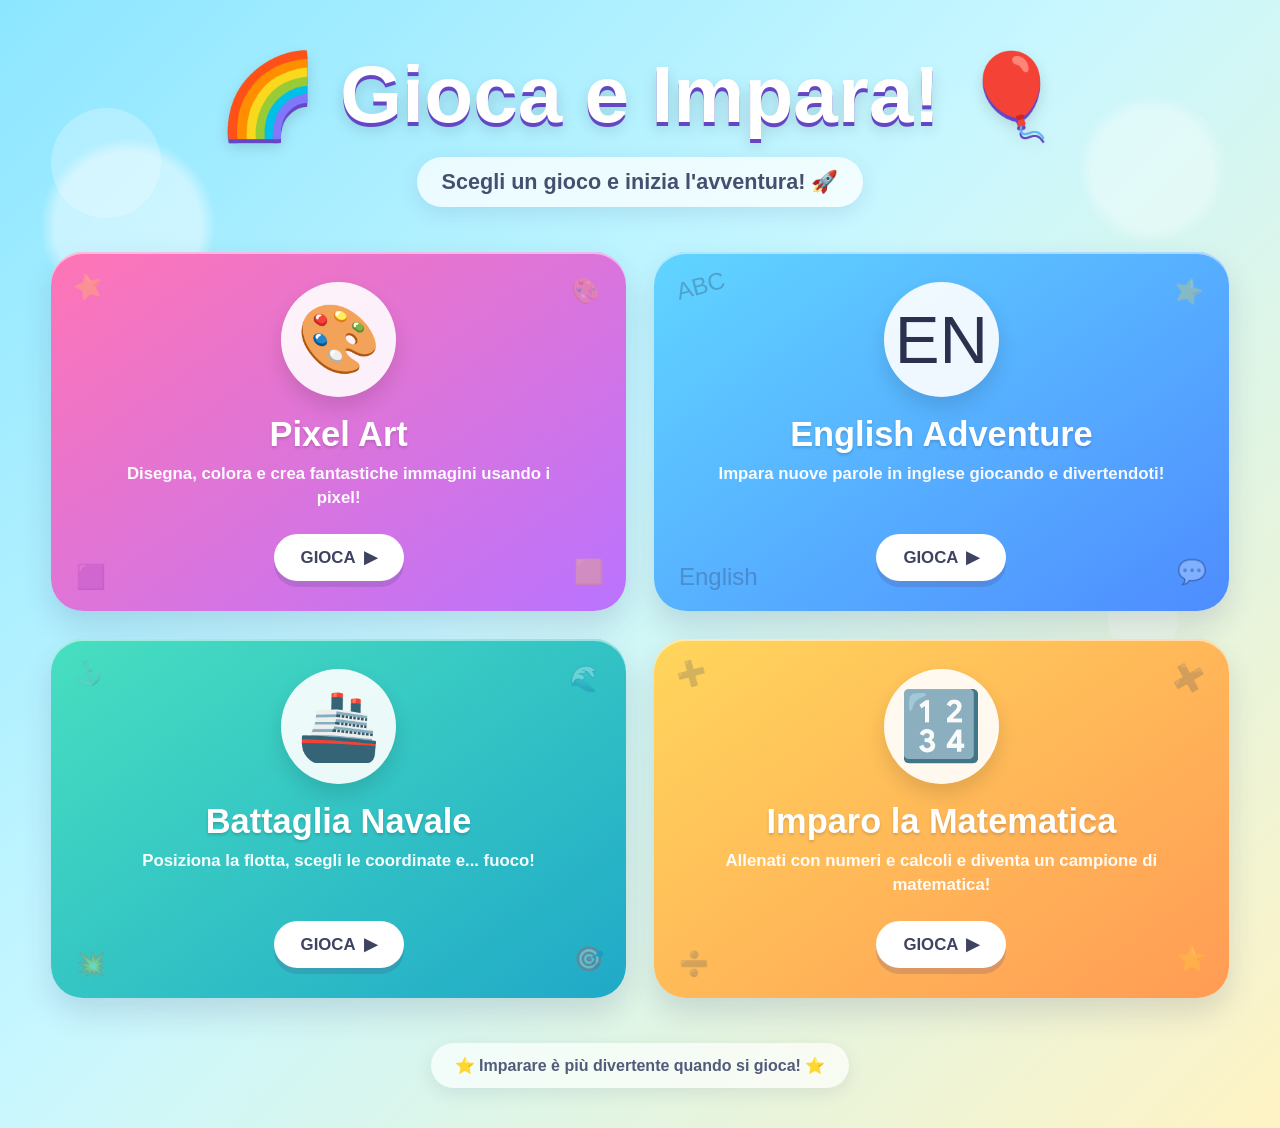
==== index.html @ 1a973f09 "Update index.html" ====
<!DOCTYPE html>
<html lang="it">
<head>
    <meta charset="UTF-8">

    <meta name="viewport" content="width=device-width, initial-scale=1.0">

    <meta name="description"
          content="Giochi educativi per bambini: Pixel Art, Inglese, Battaglia Navale e Matematica.">

    <title>Gioca e Impara divertendoti!</title>

    <style>
        /* =========================================
           RESET
        ========================================= */

        * {
            box-sizing: border-box;
            margin: 0;
            padding: 0;
        }

        html {
            scroll-behavior: smooth;
        }

        body {
            min-height: 100vh;
            font-family: "Trebuchet MS", Arial, sans-serif;
            color: #29314f;

            background:
                radial-gradient(circle at 10% 20%, rgba(255,255,255,.45) 0 5%, transparent 6%),
                radial-gradient(circle at 90% 15%, rgba(255,255,255,.35) 0 4%, transparent 5%),
                linear-gradient(135deg, #8ce6ff 0%, #c8f7ff 45%, #fff3c4 100%);

            overflow-x: hidden;
        }


        /* =========================================
           DECORAZIONI SFONDO
        ========================================= */

        .background-decoration {
            position: fixed;
            inset: 0;
            pointer-events: none;
            overflow: hidden;
            z-index: 0;
        }

        .bubble {
            position: absolute;
            border-radius: 50%;
            background: rgba(255,255,255,.25);
            animation: float 8s ease-in-out infinite;
        }

        .bubble:nth-child(1) {
            width: 110px;
            height: 110px;
            top: 12%;
            left: 4%;
        }

        .bubble:nth-child(2) {
            width: 70px;
            height: 70px;
            top: 65%;
            right: 8%;
            animation-delay: 2s;
        }

        .bubble:nth-child(3) {
            width: 150px;
            height: 150px;
            bottom: 5%;
            left: 15%;
            animation-delay: 4s;
        }

        @keyframes float {

            0%, 100% {
                transform: translateY(0);
            }

            50% {
                transform: translateY(-20px);
            }
        }


        /* =========================================
           CONTENITORE
        ========================================= */

        .container {
            position: relative;
            z-index: 1;

            width: min(1200px, 92%);
            margin: 0 auto;

            padding: 55px 0 40px;
        }


        /* =========================================
           HEADER
        ========================================= */

        header {
            text-align: center;
            margin-bottom: 45px;
        }

        .logo {
            font-size: clamp(2.7rem, 7vw, 5rem);
            line-height: 1;
            font-weight: 900;

            color: #ffffff;

            text-shadow:
                0 4px 0 #6547c5,
                0 7px 15px rgba(0,0,0,.15);

            animation: logoEntrance .7s ease-out;
        }

        .logo span {
            display: inline-block;
        }

        .subtitle {
            display: inline-block;

            margin-top: 22px;
            padding: 12px 25px;

            font-size: clamp(1rem, 2.5vw, 1.35rem);
            font-weight: 700;

            color: #455070;

            background: rgba(255,255,255,.75);

            border-radius: 999px;

            box-shadow:
                0 6px 20px rgba(62,77,133,.12);
        }

        @keyframes logoEntrance {

            from {
                opacity: 0;
                transform: translateY(-30px) scale(.9);
            }

            to {
                opacity: 1;
                transform: translateY(0) scale(1);
            }
        }


        /* =========================================
           GRIGLIA APP
        ========================================= */

        .apps-grid {
            display: grid;

            grid-template-columns:
                repeat(2, minmax(0, 1fr));

            gap: 28px;
        }


        /* =========================================
           CARD
        ========================================= */

        .app-card {
            position: relative;

            min-height: 310px;

            padding: 30px;

            display: flex;
            flex-direction: column;
            align-items: center;
            justify-content: center;

            text-align: center;

            border-radius: 32px;

            box-shadow:
                0 15px 30px rgba(44,55,100,.15),
                inset 0 2px 0 rgba(255,255,255,.5);

            transition:
                transform .25s ease,
                box-shadow .25s ease;

            overflow: hidden;
        }

        .app-card:hover {
            transform: translateY(-10px) scale(1.02);

            box-shadow:
                0 22px 40px rgba(44,55,100,.22);
        }


        /* Colori delle card */

        .pixel {
            background:
                linear-gradient(145deg, #ff75b5, #ba73ff);
        }

        .english {
            background:
                linear-gradient(145deg, #60d5ff, #4e8cff);
        }

        .navale {
            background:
                linear-gradient(145deg, #47dfc0, #20a9c8);
        }

        .math {
            background:
                linear-gradient(145deg, #ffd65c, #ff9b55);
        }


        /* Cerchio icona */

        .icon {
            width: 115px;
            height: 115px;

            margin-bottom: 18px;

            display: flex;
            align-items: center;
            justify-content: center;

            font-size: 4.2rem;

            border-radius: 50%;

            background: rgba(255,255,255,.9);

            box-shadow:
                0 10px 20px rgba(0,0,0,.12);

            transition: transform .3s ease;
        }

        .app-card:hover .icon {
            transform: scale(1.1) rotate(-4deg);
        }


        /* =========================================
           TESTI CARD
        ========================================= */

        .app-card h2 {
            margin-bottom: 8px;

            font-size: clamp(1.6rem, 3vw, 2.15rem);

            color: #ffffff;

            text-shadow:
                0 2px 3px rgba(0,0,0,.16);
        }

        .app-card p {
            max-width: 450px;

            min-height: 50px;

            margin-bottom: 22px;

            color: rgba(255,255,255,.95);

            font-size: 1.05rem;
            font-weight: 600;
            line-height: 1.45;
        }


        /* =========================================
           PULSANTI
        ========================================= */

        .play-button {
            display: inline-flex;

            align-items: center;
            justify-content: center;

            gap: 8px;

            padding: 13px 27px;

            color: #3e4361;

            background: #ffffff;

            border: 0;
            border-radius: 999px;

            text-decoration: none;

            font-family: inherit;
            font-size: 1.05rem;
            font-weight: 900;

            cursor: pointer;

            box-shadow:
                0 6px 0 rgba(75,66,119,.2);

            transition:
                transform .15s ease,
                box-shadow .15s ease;
        }

        .play-button:hover {
            transform: translateY(-3px);

            box-shadow:
                0 9px 0 rgba(75,66,119,.18);
        }

        .play-button:active {
            transform: translateY(3px);

            box-shadow:
                0 2px 0 rgba(75,66,119,.2);
        }

        .arrow {
            transition: transform .2s ease;
        }

        .play-button:hover .arrow {
            transform: translateX(4px);
        }


        /* =========================================
           ELEMENTI DECORATIVI NELLE CARD
        ========================================= */

        .card-decoration {
            position: absolute;

            font-size: 1.5rem;

            opacity: .28;

            pointer-events: none;
        }

        .dec-1 {
            top: 20px;
            left: 22px;
            transform: rotate(-15deg);
        }

        .dec-2 {
            top: 25px;
            right: 25px;
            transform: rotate(15deg);
        }

        .dec-3 {
            bottom: 20px;
            left: 25px;
        }

        .dec-4 {
            bottom: 25px;
            right: 22px;
        }


        /* =========================================
           FOOTER
        ========================================= */

        footer {
            text-align: center;

            margin-top: 45px;

            color: #515b7a;
        }

        .footer-message {
            display: inline-block;

            padding: 13px 24px;

            background: rgba(255,255,255,.65);

            border-radius: 999px;

            font-weight: 700;

            box-shadow:
                0 5px 18px rgba(44,55,100,.1);
        }

        .star {
            display: inline-block;
            animation: star 1.5s ease-in-out infinite;
        }

        @keyframes star {

            0%, 100% {
                transform: scale(1) rotate(0);
            }

            50% {
                transform: scale(1.3) rotate(15deg);
            }
        }


        /* =========================================
           RESPONSIVE TABLET
        ========================================= */

        @media (max-width: 800px) {

            .container {
                padding-top: 35px;
            }

            .apps-grid {
                gap: 20px;
            }

            .app-card {
                min-height: 290px;
                padding: 25px 15px;
            }

            .icon {
                width: 100px;
                height: 100px;
                font-size: 3.6rem;
            }
        }


        /* =========================================
           RESPONSIVE SMARTPHONE
        ========================================= */

        @media (max-width: 600px) {

            .container {
                width: 90%;
            }

            header {
                margin-bottom: 30px;
            }

            .apps-grid {
                grid-template-columns: 1fr;
            }

            .app-card {
                min-height: 270px;
            }

            .subtitle {
                border-radius: 20px;
            }
        }


        /* Accessibilità:
           niente animazioni per chi le disabilita
        */

        @media (prefers-reduced-motion: reduce) {

            *,
            *::before,
            *::after {
                animation-duration: .01ms !important;
                transition-duration: .01ms !important;
            }
        }

    </style>
</head>


<body>


<!-- Decorazioni sfondo -->
<div class="background-decoration">
    <div class="bubble"></div>
    <div class="bubble"></div>
    <div class="bubble"></div>
</div>


<main class="container">


    <!-- =========================================
         TITOLO
    ========================================== -->

    <header>

        <h1 class="logo">
            <span>🌈</span>
            Gioca e Impara!
            <span>🎈</span>
        </h1>

        <div class="subtitle">
            Scegli un gioco e inizia l'avventura!  🚀
        </div>

    </header>



    <!-- =========================================
         APPLICAZIONI
    ========================================== -->

    <section class="apps-grid"
             aria-label="Giochi disponibili">


        <!-- PIXEL ART -->

        <article class="app-card pixel">

            <span class="card-decoration dec-1">⭐</span>
            <span class="card-decoration dec-2">🎨</span>
            <span class="card-decoration dec-3">🟪</span>
            <span class="card-decoration dec-4">🟨</span>

            <div class="icon">
                🎨
            </div>

            <h2>Pixel Art</h2>

            <p>
                Disegna, colora e crea fantastiche
                immagini usando i pixel!
            </p>

            <a
                class="play-button"
                href="./pixelart/index.html"
                target="_blank"
                rel="noopener noreferrer">

                GIOCA

                <span class="arrow">▶</span>

            </a>

        </article>



        <!-- ENGLISH ADVENTURE -->

        <article class="app-card english">

            <span class="card-decoration dec-1">ABC</span>
            <span class="card-decoration dec-2">⭐</span>
            <span class="card-decoration dec-3">English</span>
            <span class="card-decoration dec-4">💬</span>

            <div class="icon">
                EN
            </div>

            <h2>English Adventure</h2>

            <p>
                Impara nuove parole in inglese
                giocando e divertendoti!
            </p>

            <a
                class="play-button"
                href="./inglese-bambini/index.html"
                target="_blank"
                rel="noopener noreferrer">

                GIOCA

                <span class="arrow">▶</span>

            </a>

        </article>



        <!-- BATTAGLIA NAVALE -->

        <article class="app-card navale">

            <span class="card-decoration dec-1">⚓</span>
            <span class="card-decoration dec-2">🌊</span>
            <span class="card-decoration dec-3">💥</span>
            <span class="card-decoration dec-4">🎯</span>

            <div class="icon">
                🚢
            </div>

            <h2>Battaglia Navale</h2>

            <p>
                Posiziona la flotta, scegli
                le coordinate e... fuoco!
            </p>

            <a
                class="play-button"
                href="./battaglia-navale/index.html"
                target="_blank"
                rel="noopener noreferrer">

                GIOCA

                <span class="arrow">▶</span>

            </a>

        </article>



        <!-- MATEMATICA -->

        <article class="app-card math">

            <span class="card-decoration dec-1">➕</span>
            <span class="card-decoration dec-2">✖️</span>
            <span class="card-decoration dec-3">➗</span>
            <span class="card-decoration dec-4">⭐</span>

            <div class="icon">
                🔢
            </div>

            <h2>Imparo la Matematica</h2>

            <p>
                Allenati con numeri e calcoli
                e diventa un campione di matematica!
            </p>

            <a
                class="play-button"
                href="./imparo-matematica/index.html"
                target="_blank"
                rel="noopener noreferrer">

                GIOCA

                <span class="arrow">▶</span>

            </a>

        </article>


    </section>



    <!-- =========================================
         FOOTER
    ========================================== -->

    <footer>

        <div class="footer-message">

            <span class="star">⭐</span>

            Imparare è più divertente quando si gioca!

            <span class="star">⭐</span>

        </div>

    </footer>


</main>



<script>

    /* ============================================
       Piccolo effetto click sui pulsanti
    ============================================ */

    const buttons =
        document.querySelectorAll(".play-button");


    buttons.forEach(button => {

        button.addEventListener("click", function () {

            const card =
                this.closest(".app-card");


            /*
             * Effetto di conferma visiva.
             * L'apertura del link continua
             * normalmente.
             */

            card.style.transform =
                "scale(0.97)";


            setTimeout(() => {

                card.style.transform = "";

            }, 180);

        });

    });



    /* ============================================
       Entrata progressiva delle card
    ============================================ */

    const cards =
        document.querySelectorAll(".app-card");


    cards.forEach((card, index) => {

        card.style.opacity = "0";

        card.style.transform =
            "translateY(30px)";


        setTimeout(() => {

            card.style.transition =
                "opacity .55s ease, " +
                "transform .55s ease, " +
                "box-shadow .25s ease";


            card.style.opacity = "1";

            card.style.transform =
                "translateY(0)";

        }, 150 + (index * 130));

    });


</script>


</body>
</html>
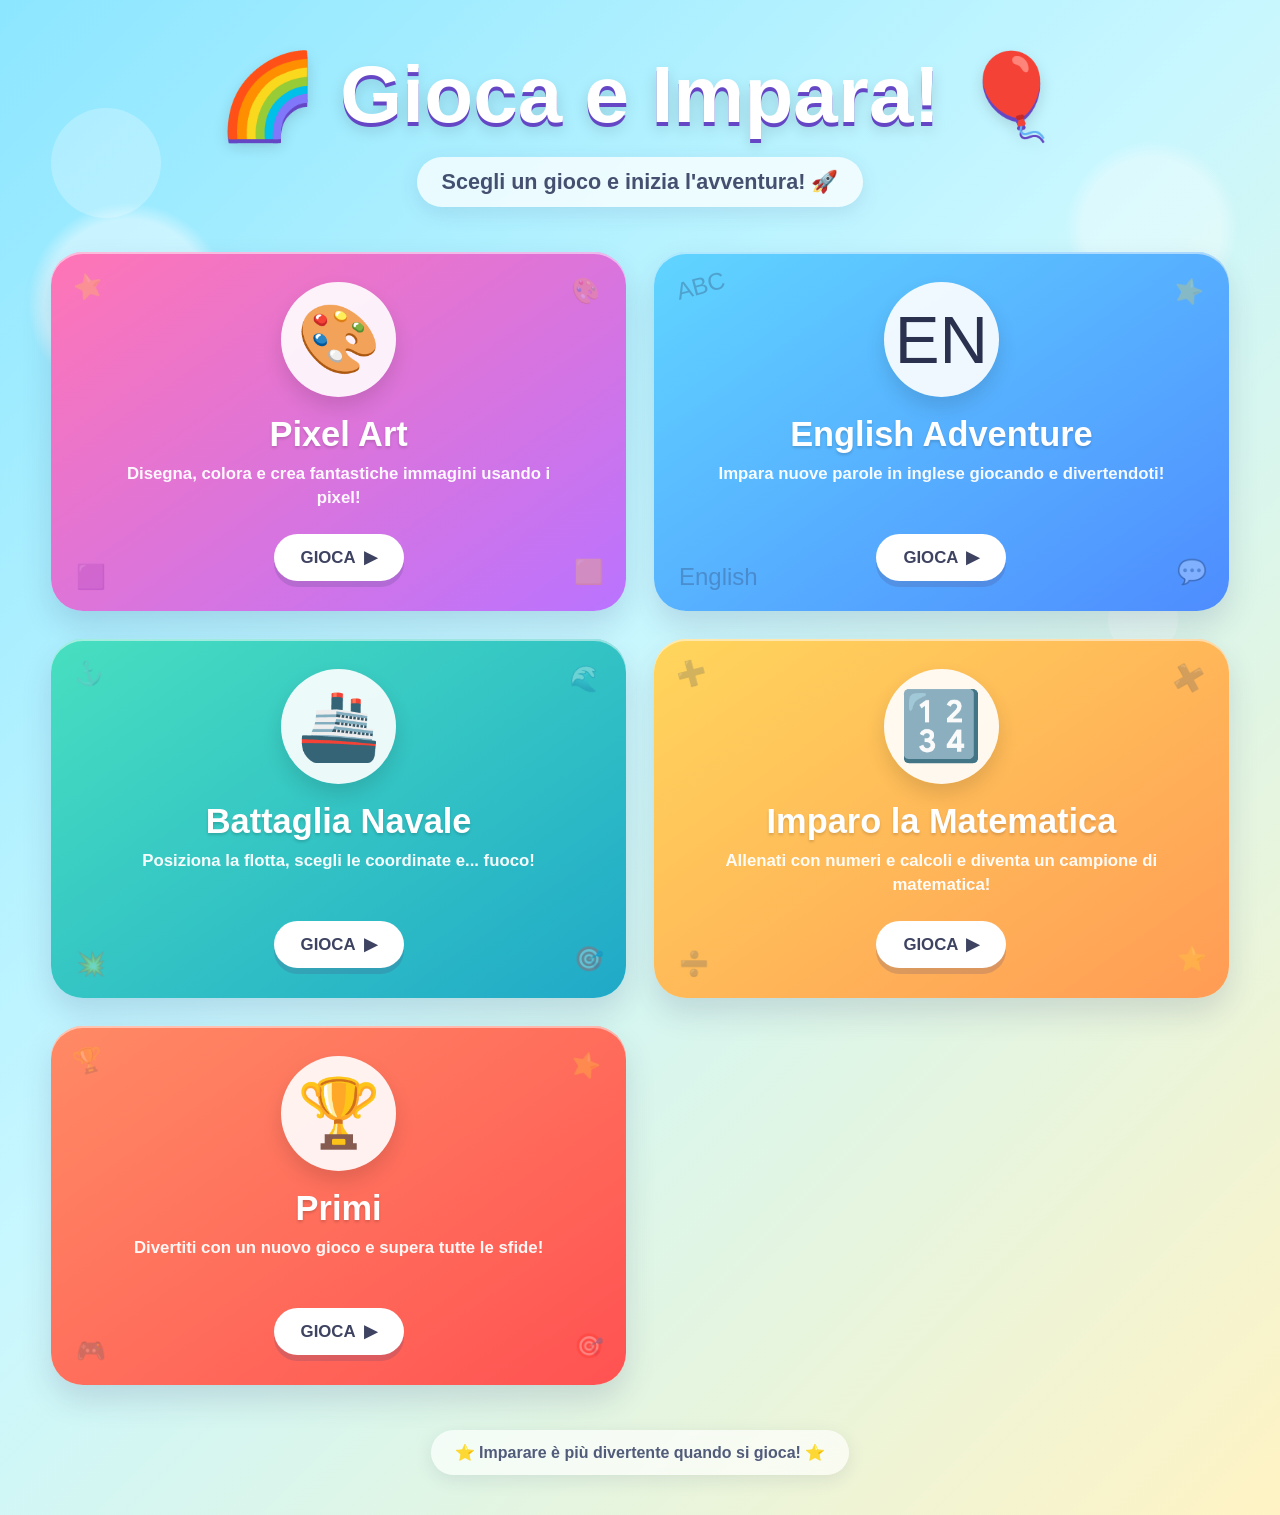
==== commit 536cd7e3: "Add files via upload" ====
--- a/index.html
+++ b/index.html
@@ -242,7 +242,10 @@
             background:
                 linear-gradient(145deg, #ffd65c, #ff9b55);
         }
-
+        .primi {
+			background:
+				linear-gradient(145deg, #ff8a65, #ff5252);
+}
 
         /* Cerchio icona */
 
@@ -700,7 +703,39 @@
             </a>
 
         </article>
-
+      
+	    <!-- PRIMI -->
+<article class="app-card primi">
+
+    <span class="card-decoration dec-1">🏆</span>
+    <span class="card-decoration dec-2">⭐</span>
+    <span class="card-decoration dec-3">🎮</span>
+    <span class="card-decoration dec-4">🎯</span>
+
+    <div class="icon">
+        🏆
+    </div>
+
+    <h2>Primi</h2>
+
+    <p>
+        Divertiti con un nuovo gioco
+        e supera tutte le sfide!
+    </p>
+
+    <a
+        class="play-button"
+        href="./primi/index.html"
+        target="_blank"
+        rel="noopener noreferrer">
+
+        GIOCA
+
+        <span class="arrow">▶</span>
+
+    </a>
+
+</article>
 
     </section>
 
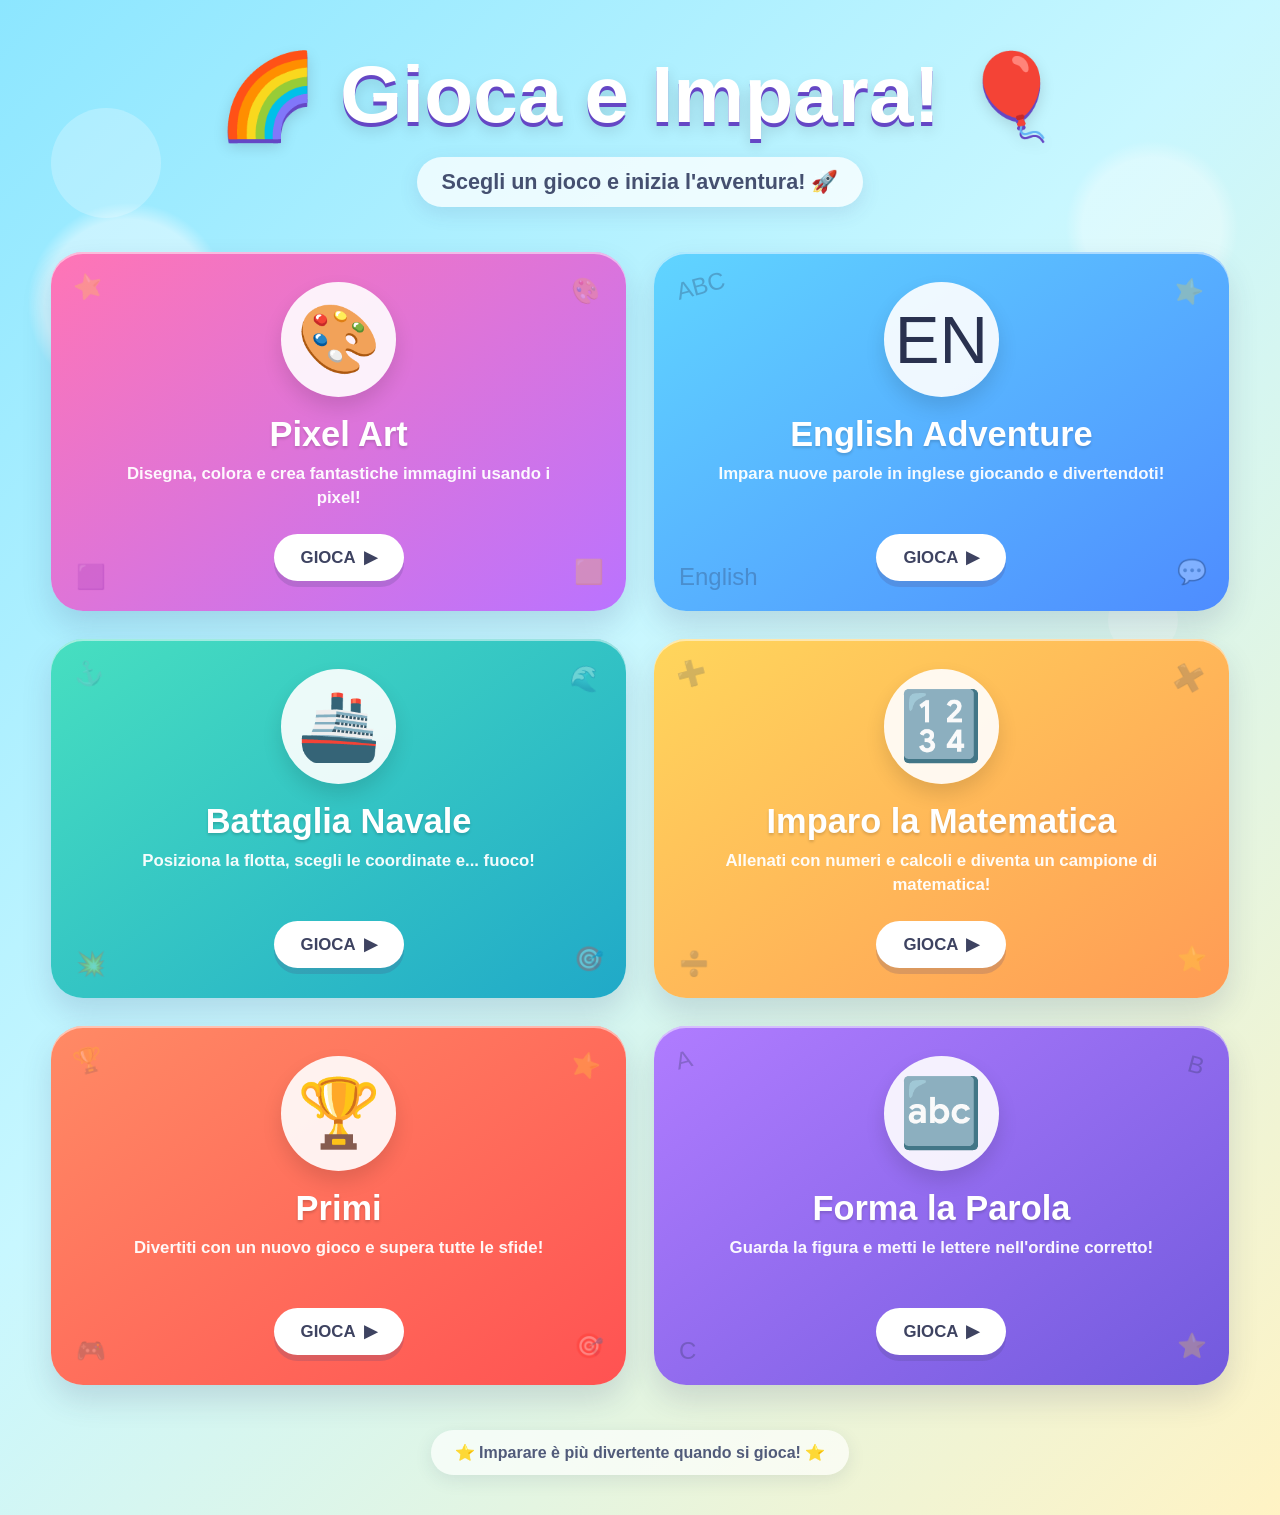
==== commit 6e7fe0c0: "Add files via upload" ====
--- a/index.html
+++ b/index.html
@@ -245,7 +245,12 @@
         .primi {
 			background:
 				linear-gradient(145deg, #ff8a65, #ff5252);
-}
+		}
+		
+		.parola {
+    background:
+        linear-gradient(145deg, #b07cff, #725add);
+		}
 
         /* Cerchio icona */
 
@@ -737,6 +742,37 @@
 
 </article>
 
+<!-- FORMA LA PAROLA -->
+<article class="app-card parola">
+
+    <span class="card-decoration dec-1">A</span>
+    <span class="card-decoration dec-2">B</span>
+    <span class="card-decoration dec-3">C</span>
+    <span class="card-decoration dec-4">⭐</span>
+
+    <div class="icon">
+        🔤
+    </div>
+
+    <h2>Forma la Parola</h2>
+
+    <p>
+        Guarda la figura e metti le lettere
+        nell'ordine corretto!
+    </p>
+
+    <a
+        class="play-button"
+        href="./forma-la-parola/index.html">
+
+        GIOCA
+
+        <span class="arrow">▶</span>
+
+    </a>
+
+</article>
+
     </section>
 
 
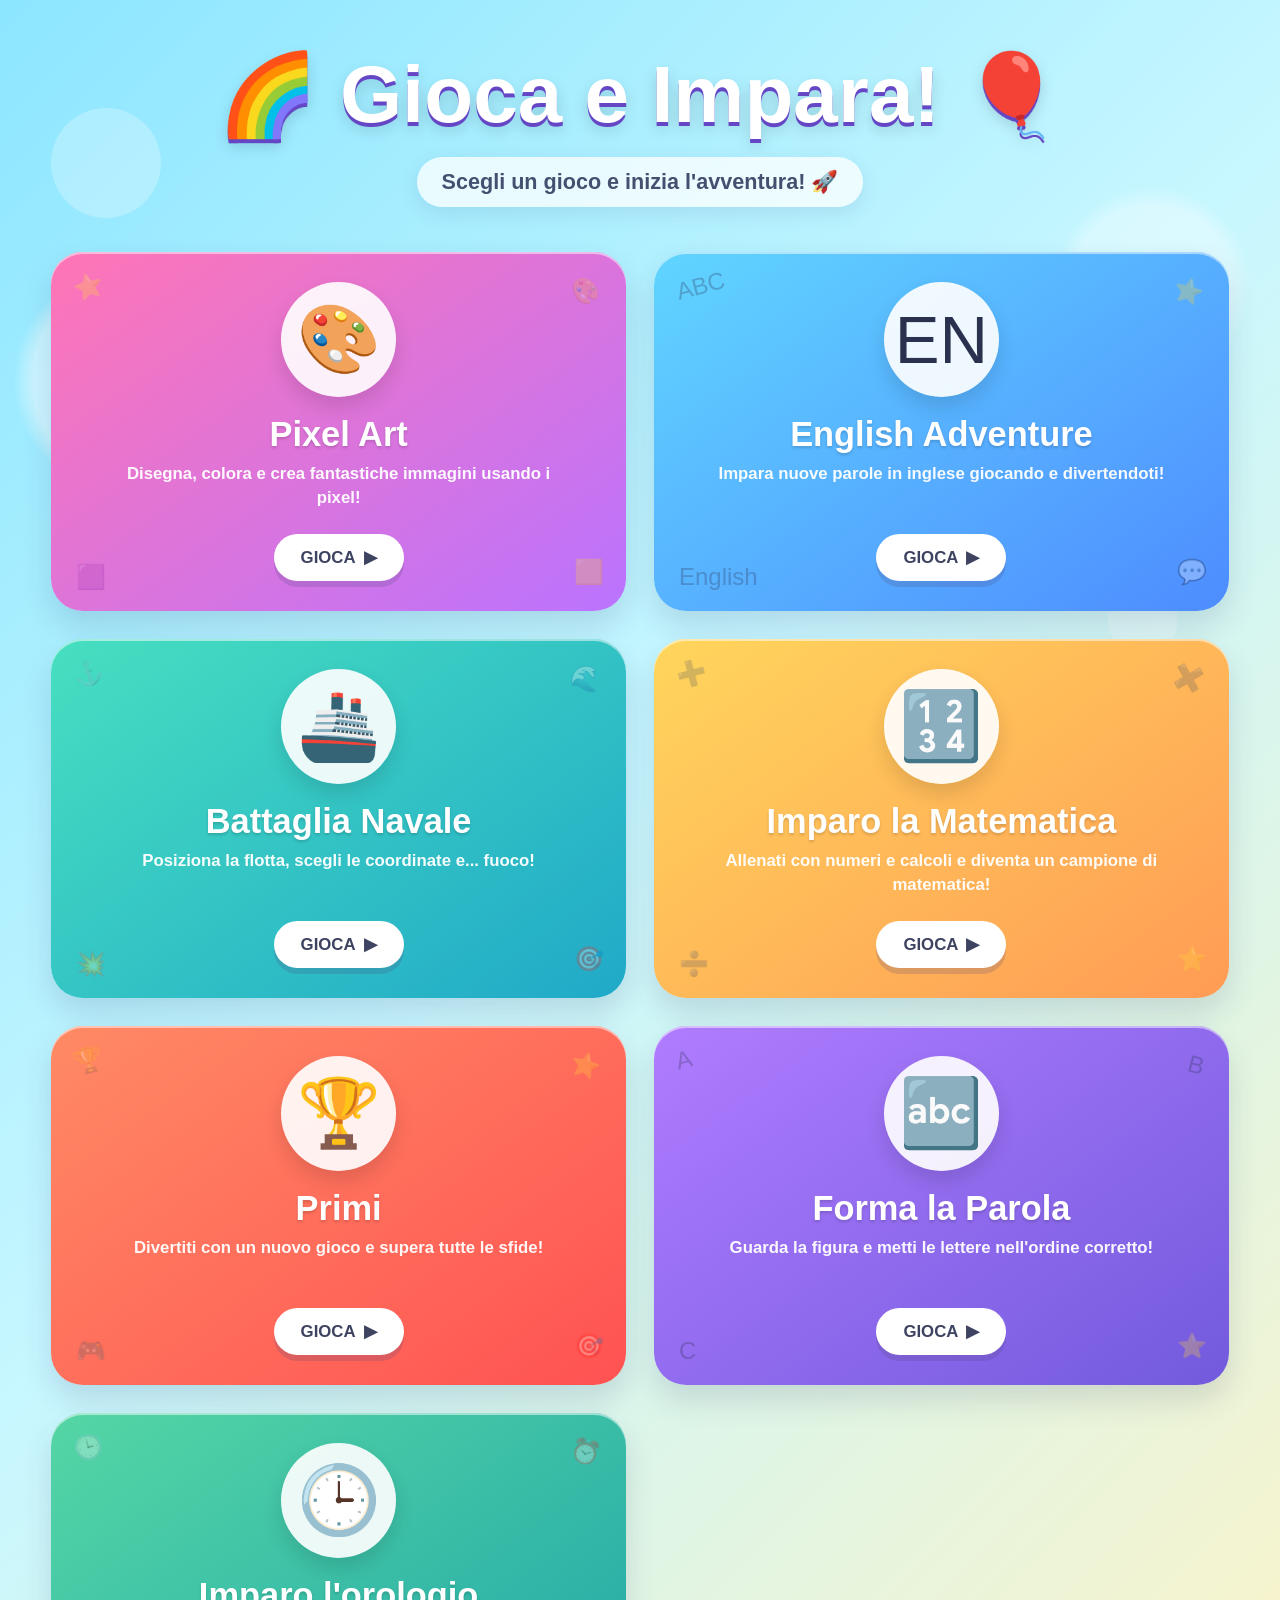
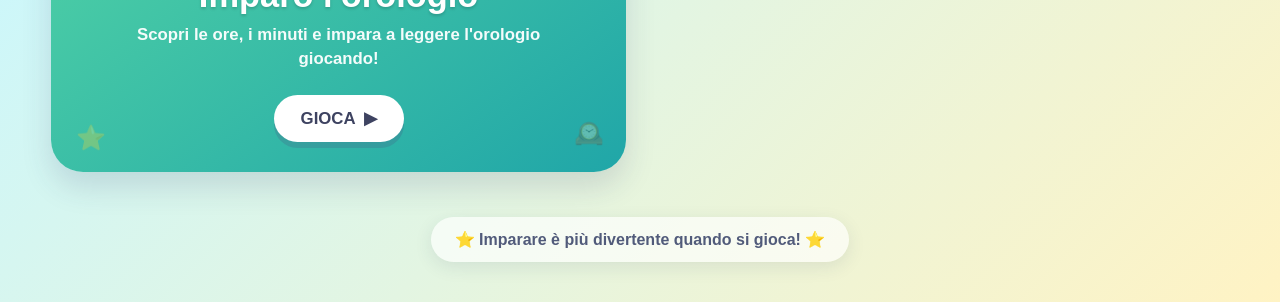
==== commit 3c4506b7: "Add files via upload" ====
--- a/index.html
+++ b/index.html
@@ -1,881 +1,899 @@
-<!DOCTYPE html>
-<html lang="it">
-<head>
-    <meta charset="UTF-8">
-
-    <meta name="viewport" content="width=device-width, initial-scale=1.0">
-
-    <meta name="description"
-          content="Giochi educativi per bambini: Pixel Art, Inglese, Battaglia Navale e Matematica.">
-
-    <title>Gioca e Impara divertendoti!</title>
-
-    <style>
-        /* =========================================
-           RESET
-        ========================================= */
-
-        * {
-            box-sizing: border-box;
-            margin: 0;
-            padding: 0;
-        }
-
-        html {
-            scroll-behavior: smooth;
-        }
-
-        body {
-            min-height: 100vh;
-            font-family: "Trebuchet MS", Arial, sans-serif;
-            color: #29314f;
-
-            background:
-                radial-gradient(circle at 10% 20%, rgba(255,255,255,.45) 0 5%, transparent 6%),
-                radial-gradient(circle at 90% 15%, rgba(255,255,255,.35) 0 4%, transparent 5%),
-                linear-gradient(135deg, #8ce6ff 0%, #c8f7ff 45%, #fff3c4 100%);
-
-            overflow-x: hidden;
-        }
-
-
-        /* =========================================
-           DECORAZIONI SFONDO
-        ========================================= */
-
-        .background-decoration {
-            position: fixed;
-            inset: 0;
-            pointer-events: none;
-            overflow: hidden;
-            z-index: 0;
-        }
-
-        .bubble {
-            position: absolute;
-            border-radius: 50%;
-            background: rgba(255,255,255,.25);
-            animation: float 8s ease-in-out infinite;
-        }
-
-        .bubble:nth-child(1) {
-            width: 110px;
-            height: 110px;
-            top: 12%;
-            left: 4%;
-        }
-
-        .bubble:nth-child(2) {
-            width: 70px;
-            height: 70px;
-            top: 65%;
-            right: 8%;
-            animation-delay: 2s;
-        }
-
-        .bubble:nth-child(3) {
-            width: 150px;
-            height: 150px;
-            bottom: 5%;
-            left: 15%;
-            animation-delay: 4s;
-        }
-
-        @keyframes float {
-
-            0%, 100% {
-                transform: translateY(0);
-            }
-
-            50% {
-                transform: translateY(-20px);
-            }
-        }
-
-
-        /* =========================================
-           CONTENITORE
-        ========================================= */
-
-        .container {
-            position: relative;
-            z-index: 1;
-
-            width: min(1200px, 92%);
-            margin: 0 auto;
-
-            padding: 55px 0 40px;
-        }
-
-
-        /* =========================================
-           HEADER
-        ========================================= */
-
-        header {
-            text-align: center;
-            margin-bottom: 45px;
-        }
-
-        .logo {
-            font-size: clamp(2.7rem, 7vw, 5rem);
-            line-height: 1;
-            font-weight: 900;
-
-            color: #ffffff;
-
-            text-shadow:
-                0 4px 0 #6547c5,
-                0 7px 15px rgba(0,0,0,.15);
-
-            animation: logoEntrance .7s ease-out;
-        }
-
-        .logo span {
-            display: inline-block;
-        }
-
-        .subtitle {
-            display: inline-block;
-
-            margin-top: 22px;
-            padding: 12px 25px;
-
-            font-size: clamp(1rem, 2.5vw, 1.35rem);
-            font-weight: 700;
-
-            color: #455070;
-
-            background: rgba(255,255,255,.75);
-
-            border-radius: 999px;
-
-            box-shadow:
-                0 6px 20px rgba(62,77,133,.12);
-        }
-
-        @keyframes logoEntrance {
-
-            from {
-                opacity: 0;
-                transform: translateY(-30px) scale(.9);
-            }
-
-            to {
-                opacity: 1;
-                transform: translateY(0) scale(1);
-            }
-        }
-
-
-        /* =========================================
-           GRIGLIA APP
-        ========================================= */
-
-        .apps-grid {
-            display: grid;
-
-            grid-template-columns:
-                repeat(2, minmax(0, 1fr));
-
-            gap: 28px;
-        }
-
-
-        /* =========================================
-           CARD
-        ========================================= */
-
-        .app-card {
-            position: relative;
-
-            min-height: 310px;
-
-            padding: 30px;
-
-            display: flex;
-            flex-direction: column;
-            align-items: center;
-            justify-content: center;
-
-            text-align: center;
-
-            border-radius: 32px;
-
-            box-shadow:
-                0 15px 30px rgba(44,55,100,.15),
-                inset 0 2px 0 rgba(255,255,255,.5);
-
-            transition:
-                transform .25s ease,
-                box-shadow .25s ease;
-
-            overflow: hidden;
-        }
-
-        .app-card:hover {
-            transform: translateY(-10px) scale(1.02);
-
-            box-shadow:
-                0 22px 40px rgba(44,55,100,.22);
-        }
-
-
-        /* Colori delle card */
-
-        .pixel {
-            background:
-                linear-gradient(145deg, #ff75b5, #ba73ff);
-        }
-
-        .english {
-            background:
-                linear-gradient(145deg, #60d5ff, #4e8cff);
-        }
-
-        .navale {
-            background:
-                linear-gradient(145deg, #47dfc0, #20a9c8);
-        }
-
-        .math {
-            background:
-                linear-gradient(145deg, #ffd65c, #ff9b55);
-        }
-        .primi {
-			background:
-				linear-gradient(145deg, #ff8a65, #ff5252);
-		}
-		
-		.parola {
-    background:
-        linear-gradient(145deg, #b07cff, #725add);
-		}
-
-        /* Cerchio icona */
-
-        .icon {
-            width: 115px;
-            height: 115px;
-
-            margin-bottom: 18px;
-
-            display: flex;
-            align-items: center;
-            justify-content: center;
-
-            font-size: 4.2rem;
-
-            border-radius: 50%;
-
-            background: rgba(255,255,255,.9);
-
-            box-shadow:
-                0 10px 20px rgba(0,0,0,.12);
-
-            transition: transform .3s ease;
-        }
-
-        .app-card:hover .icon {
-            transform: scale(1.1) rotate(-4deg);
-        }
-
-
-        /* =========================================
-           TESTI CARD
-        ========================================= */
-
-        .app-card h2 {
-            margin-bottom: 8px;
-
-            font-size: clamp(1.6rem, 3vw, 2.15rem);
-
-            color: #ffffff;
-
-            text-shadow:
-                0 2px 3px rgba(0,0,0,.16);
-        }
-
-        .app-card p {
-            max-width: 450px;
-
-            min-height: 50px;
-
-            margin-bottom: 22px;
-
-            color: rgba(255,255,255,.95);
-
-            font-size: 1.05rem;
-            font-weight: 600;
-            line-height: 1.45;
-        }
-
-
-        /* =========================================
-           PULSANTI
-        ========================================= */
-
-        .play-button {
-            display: inline-flex;
-
-            align-items: center;
-            justify-content: center;
-
-            gap: 8px;
-
-            padding: 13px 27px;
-
-            color: #3e4361;
-
-            background: #ffffff;
-
-            border: 0;
-            border-radius: 999px;
-
-            text-decoration: none;
-
-            font-family: inherit;
-            font-size: 1.05rem;
-            font-weight: 900;
-
-            cursor: pointer;
-
-            box-shadow:
-                0 6px 0 rgba(75,66,119,.2);
-
-            transition:
-                transform .15s ease,
-                box-shadow .15s ease;
-        }
-
-        .play-button:hover {
-            transform: translateY(-3px);
-
-            box-shadow:
-                0 9px 0 rgba(75,66,119,.18);
-        }
-
-        .play-button:active {
-            transform: translateY(3px);
-
-            box-shadow:
-                0 2px 0 rgba(75,66,119,.2);
-        }
-
-        .arrow {
-            transition: transform .2s ease;
-        }
-
-        .play-button:hover .arrow {
-            transform: translateX(4px);
-        }
-
-
-        /* =========================================
-           ELEMENTI DECORATIVI NELLE CARD
-        ========================================= */
-
-        .card-decoration {
-            position: absolute;
-
-            font-size: 1.5rem;
-
-            opacity: .28;
-
-            pointer-events: none;
-        }
-
-        .dec-1 {
-            top: 20px;
-            left: 22px;
-            transform: rotate(-15deg);
-        }
-
-        .dec-2 {
-            top: 25px;
-            right: 25px;
-            transform: rotate(15deg);
-        }
-
-        .dec-3 {
-            bottom: 20px;
-            left: 25px;
-        }
-
-        .dec-4 {
-            bottom: 25px;
-            right: 22px;
-        }
-
-
-        /* =========================================
-           FOOTER
-        ========================================= */
-
-        footer {
-            text-align: center;
-
-            margin-top: 45px;
-
-            color: #515b7a;
-        }
-
-        .footer-message {
-            display: inline-block;
-
-            padding: 13px 24px;
-
-            background: rgba(255,255,255,.65);
-
-            border-radius: 999px;
-
-            font-weight: 700;
-
-            box-shadow:
-                0 5px 18px rgba(44,55,100,.1);
-        }
-
-        .star {
-            display: inline-block;
-            animation: star 1.5s ease-in-out infinite;
-        }
-
-        @keyframes star {
-
-            0%, 100% {
-                transform: scale(1) rotate(0);
-            }
-
-            50% {
-                transform: scale(1.3) rotate(15deg);
-            }
-        }
-
-
-        /* =========================================
-           RESPONSIVE TABLET
-        ========================================= */
-
-        @media (max-width: 800px) {
-
-            .container {
-                padding-top: 35px;
-            }
-
-            .apps-grid {
-                gap: 20px;
-            }
-
-            .app-card {
-                min-height: 290px;
-                padding: 25px 15px;
-            }
-
-            .icon {
-                width: 100px;
-                height: 100px;
-                font-size: 3.6rem;
-            }
-        }
-
-
-        /* =========================================
-           RESPONSIVE SMARTPHONE
-        ========================================= */
-
-        @media (max-width: 600px) {
-
-            .container {
-                width: 90%;
-            }
-
-            header {
-                margin-bottom: 30px;
-            }
-
-            .apps-grid {
-                grid-template-columns: 1fr;
-            }
-
-            .app-card {
-                min-height: 270px;
-            }
-
-            .subtitle {
-                border-radius: 20px;
-            }
-        }
-
-
-        /* Accessibilità:
-           niente animazioni per chi le disabilita
-        */
-
-        @media (prefers-reduced-motion: reduce) {
-
-            *,
-            *::before,
-            *::after {
-                animation-duration: .01ms !important;
-                transition-duration: .01ms !important;
-            }
-        }
-
-    </style>
-</head>
-
-
-<body>
-
-
-<!-- Decorazioni sfondo -->
-<div class="background-decoration">
-    <div class="bubble"></div>
-    <div class="bubble"></div>
-    <div class="bubble"></div>
-</div>
-
-
-<main class="container">
-
-
-    <!-- =========================================
-         TITOLO
-    ========================================== -->
-
-    <header>
-
-        <h1 class="logo">
-            <span>🌈</span>
-            Gioca e Impara!
-            <span>🎈</span>
-        </h1>
-
-        <div class="subtitle">
-            Scegli un gioco e inizia l'avventura!  🚀
-        </div>
-
-    </header>
-
-
-
-    <!-- =========================================
-         APPLICAZIONI
-    ========================================== -->
-
-    <section class="apps-grid"
-             aria-label="Giochi disponibili">
-
-
-        <!-- PIXEL ART -->
-
-        <article class="app-card pixel">
-
-            <span class="card-decoration dec-1">⭐</span>
-            <span class="card-decoration dec-2">🎨</span>
-            <span class="card-decoration dec-3">🟪</span>
-            <span class="card-decoration dec-4">🟨</span>
-
-            <div class="icon">
-                🎨
-            </div>
-
-            <h2>Pixel Art</h2>
-
-            <p>
-                Disegna, colora e crea fantastiche
-                immagini usando i pixel!
-            </p>
-
-            <a
-                class="play-button"
-                href="./pixelart/index.html"
-                target="_blank"
-                rel="noopener noreferrer">
-
-                GIOCA
-
-                <span class="arrow">▶</span>
-
-            </a>
-
-        </article>
-
-
-
-        <!-- ENGLISH ADVENTURE -->
-
-        <article class="app-card english">
-
-            <span class="card-decoration dec-1">ABC</span>
-            <span class="card-decoration dec-2">⭐</span>
-            <span class="card-decoration dec-3">English</span>
-            <span class="card-decoration dec-4">💬</span>
-
-            <div class="icon">
-                EN
-            </div>
-
-            <h2>English Adventure</h2>
-
-            <p>
-                Impara nuove parole in inglese
-                giocando e divertendoti!
-            </p>
-
-            <a
-                class="play-button"
-                href="./inglese-bambini/index.html"
-                target="_blank"
-                rel="noopener noreferrer">
-
-                GIOCA
-
-                <span class="arrow">▶</span>
-
-            </a>
-
-        </article>
-
-
-
-        <!-- BATTAGLIA NAVALE -->
-
-        <article class="app-card navale">
-
-            <span class="card-decoration dec-1">⚓</span>
-            <span class="card-decoration dec-2">🌊</span>
-            <span class="card-decoration dec-3">💥</span>
-            <span class="card-decoration dec-4">🎯</span>
-
-            <div class="icon">
-                🚢
-            </div>
-
-            <h2>Battaglia Navale</h2>
-
-            <p>
-                Posiziona la flotta, scegli
-                le coordinate e... fuoco!
-            </p>
-
-            <a
-                class="play-button"
-                href="./battaglia-navale/index.html"
-                target="_blank"
-                rel="noopener noreferrer">
-
-                GIOCA
-
-                <span class="arrow">▶</span>
-
-            </a>
-
-        </article>
-
-
-
-        <!-- MATEMATICA -->
-
-        <article class="app-card math">
-
-            <span class="card-decoration dec-1">➕</span>
-            <span class="card-decoration dec-2">✖️</span>
-            <span class="card-decoration dec-3">➗</span>
-            <span class="card-decoration dec-4">⭐</span>
-
-            <div class="icon">
-                🔢
-            </div>
-
-            <h2>Imparo la Matematica</h2>
-
-            <p>
-                Allenati con numeri e calcoli
-                e diventa un campione di matematica!
-            </p>
-
-            <a
-                class="play-button"
-                href="./imparo-matematica/index.html"
-                target="_blank"
-                rel="noopener noreferrer">
-
-                GIOCA
-
-                <span class="arrow">▶</span>
-
-            </a>
-
-        </article>
-      
-	    <!-- PRIMI -->
-<article class="app-card primi">
-
-    <span class="card-decoration dec-1">🏆</span>
-    <span class="card-decoration dec-2">⭐</span>
-    <span class="card-decoration dec-3">🎮</span>
-    <span class="card-decoration dec-4">🎯</span>
-
-    <div class="icon">
-        🏆
-    </div>
-
-    <h2>Primi</h2>
-
-    <p>
-        Divertiti con un nuovo gioco
-        e supera tutte le sfide!
-    </p>
-
-    <a
-        class="play-button"
-        href="./primi/index.html"
-        target="_blank"
-        rel="noopener noreferrer">
-
-        GIOCA
-
-        <span class="arrow">▶</span>
-
-    </a>
-
-</article>
-
-<!-- FORMA LA PAROLA -->
-<article class="app-card parola">
-
-    <span class="card-decoration dec-1">A</span>
-    <span class="card-decoration dec-2">B</span>
-    <span class="card-decoration dec-3">C</span>
-    <span class="card-decoration dec-4">⭐</span>
-
-    <div class="icon">
-        🔤
-    </div>
-
-    <h2>Forma la Parola</h2>
-
-    <p>
-        Guarda la figura e metti le lettere
-        nell'ordine corretto!
-    </p>
-
-    <a
-        class="play-button"
-        href="./forma-la-parola/index.html">
-
-        GIOCA
-
-        <span class="arrow">▶</span>
-
-    </a>
-
-</article>
-
-    </section>
-
-
-
-    <!-- =========================================
-         FOOTER
-    ========================================== -->
-
-    <footer>
-
-        <div class="footer-message">
-
-            <span class="star">⭐</span>
-
-            Imparare è più divertente quando si gioca!
-
-            <span class="star">⭐</span>
-
-        </div>
-
-    </footer>
-
-
-</main>
-
-
-
-<script>
-
-    /* ============================================
-       Piccolo effetto click sui pulsanti
-    ============================================ */
-
-    const buttons =
-        document.querySelectorAll(".play-button");
-
-
-    buttons.forEach(button => {
-
-        button.addEventListener("click", function () {
-
-            const card =
-                this.closest(".app-card");
-
-
-            /*
-             * Effetto di conferma visiva.
-             * L'apertura del link continua
-             * normalmente.
-             */
-
-            card.style.transform =
-                "scale(0.97)";
-
-
-            setTimeout(() => {
-
-                card.style.transform = "";
-
-            }, 180);
-
-        });
-
-    });
-
-
-
-    /* ============================================
-       Entrata progressiva delle card
-    ============================================ */
-
-    const cards =
-        document.querySelectorAll(".app-card");
-
-
-    cards.forEach((card, index) => {
-
-        card.style.opacity = "0";
-
-        card.style.transform =
-            "translateY(30px)";
-
-
-        setTimeout(() => {
-
-            card.style.transition =
-                "opacity .55s ease, " +
-                "transform .55s ease, " +
-                "box-shadow .25s ease";
-
-
-            card.style.opacity = "1";
-
-            card.style.transform =
-                "translateY(0)";
-
-        }, 150 + (index * 130));
-
-    });
-
-
-</script>
-
-
-</body>
-</html>
+<!DOCTYPE html>
+<html lang="it">
+<head>
+    <meta charset="UTF-8">
+
+    <meta name="viewport" content="width=device-width, initial-scale=1.0">
+
+    <meta name="description"
+          content="Giochi educativi per bambini: Pixel Art, Inglese, Battaglia Navale e Matematica.">
+
+    <title>Gioca e Impara divertendoti!</title>
+
+    <style>
+        /* =========================================
+           RESET
+        ========================================= */
+
+        * {
+            box-sizing: border-box;
+            margin: 0;
+            padding: 0;
+        }
+
+        html {
+            scroll-behavior: smooth;
+        }
+
+        body {
+            min-height: 100vh;
+            font-family: "Trebuchet MS", Arial, sans-serif;
+            color: #29314f;
+
+            background:
+                radial-gradient(circle at 10% 20%, rgba(255,255,255,.45) 0 5%, transparent 6%),
+                radial-gradient(circle at 90% 15%, rgba(255,255,255,.35) 0 4%, transparent 5%),
+                linear-gradient(135deg, #8ce6ff 0%, #c8f7ff 45%, #fff3c4 100%);
+
+            overflow-x: hidden;
+        }
+
+
+        /* =========================================
+           DECORAZIONI SFONDO
+        ========================================= */
+
+        .background-decoration {
+            position: fixed;
+            inset: 0;
+            pointer-events: none;
+            overflow: hidden;
+            z-index: 0;
+        }
+
+        .bubble {
+            position: absolute;
+            border-radius: 50%;
+            background: rgba(255,255,255,.25);
+            animation: float 8s ease-in-out infinite;
+        }
+
+        .bubble:nth-child(1) {
+            width: 110px;
+            height: 110px;
+            top: 12%;
+            left: 4%;
+        }
+
+        .bubble:nth-child(2) {
+            width: 70px;
+            height: 70px;
+            top: 65%;
+            right: 8%;
+            animation-delay: 2s;
+        }
+
+        .bubble:nth-child(3) {
+            width: 150px;
+            height: 150px;
+            bottom: 5%;
+            left: 15%;
+            animation-delay: 4s;
+        }
+
+        @keyframes float {
+
+            0%, 100% {
+                transform: translateY(0);
+            }
+
+            50% {
+                transform: translateY(-20px);
+            }
+        }
+
+
+        /* =========================================
+           CONTENITORE
+        ========================================= */
+
+        .container {
+            position: relative;
+            z-index: 1;
+
+            width: min(1200px, 92%);
+            margin: 0 auto;
+
+            padding: 55px 0 40px;
+        }
+
+
+        /* =========================================
+           HEADER
+        ========================================= */
+
+        header {
+            text-align: center;
+            margin-bottom: 45px;
+        }
+
+        .logo {
+            font-size: clamp(2.7rem, 7vw, 5rem);
+            line-height: 1;
+            font-weight: 900;
+
+            color: #ffffff;
+
+            text-shadow:
+                0 4px 0 #6547c5,
+                0 7px 15px rgba(0,0,0,.15);
+
+            animation: logoEntrance .7s ease-out;
+        }
+
+        .logo span {
+            display: inline-block;
+        }
+
+        .subtitle {
+            display: inline-block;
+
+            margin-top: 22px;
+            padding: 12px 25px;
+
+            font-size: clamp(1rem, 2.5vw, 1.35rem);
+            font-weight: 700;
+
+            color: #455070;
+
+            background: rgba(255,255,255,.75);
+
+            border-radius: 999px;
+
+            box-shadow:
+                0 6px 20px rgba(62,77,133,.12);
+        }
+
+        @keyframes logoEntrance {
+
+            from {
+                opacity: 0;
+                transform: translateY(-30px) scale(.9);
+            }
+
+            to {
+                opacity: 1;
+                transform: translateY(0) scale(1);
+            }
+        }
+
+
+        /* =========================================
+           GRIGLIA APP
+        ========================================= */
+
+        .apps-grid {
+            display: grid;
+
+            grid-template-columns:
+                repeat(2, minmax(0, 1fr));
+
+            gap: 28px;
+        }
+
+
+        /* =========================================
+           CARD
+        ========================================= */
+
+        .app-card {
+            position: relative;
+
+            min-height: 310px;
+
+            padding: 30px;
+
+            display: flex;
+            flex-direction: column;
+            align-items: center;
+            justify-content: center;
+
+            text-align: center;
+
+            border-radius: 32px;
+
+            box-shadow:
+                0 15px 30px rgba(44,55,100,.15),
+                inset 0 2px 0 rgba(255,255,255,.5);
+
+            transition:
+                transform .25s ease,
+                box-shadow .25s ease;
+
+            overflow: hidden;
+        }
+
+        .app-card:hover {
+            transform: translateY(-10px) scale(1.02);
+
+            box-shadow:
+                0 22px 40px rgba(44,55,100,.22);
+        }
+
+
+        /* Colori delle card */
+
+        .pixel {
+            background:
+                linear-gradient(145deg, #ff75b5, #ba73ff);
+        }
+
+        .english {
+            background:
+                linear-gradient(145deg, #60d5ff, #4e8cff);
+        }
+
+        .navale {
+            background:
+                linear-gradient(145deg, #47dfc0, #20a9c8);
+        }
+
+        .math {
+            background:
+                linear-gradient(145deg, #ffd65c, #ff9b55);
+        }
+        .primi {
+			background:
+				linear-gradient(145deg, #ff8a65, #ff5252);
+		}
+		
+		.parola {
+    background:
+        linear-gradient(145deg, #b07cff, #725add);
+		}
+
+        .orologio { background: linear-gradient(145deg, #55d6a5, #20a6a8); }
+
+        /* Cerchio icona */
+
+        .icon {
+            width: 115px;
+            height: 115px;
+
+            margin-bottom: 18px;
+
+            display: flex;
+            align-items: center;
+            justify-content: center;
+
+            font-size: 4.2rem;
+
+            border-radius: 50%;
+
+            background: rgba(255,255,255,.9);
+
+            box-shadow:
+                0 10px 20px rgba(0,0,0,.12);
+
+            transition: transform .3s ease;
+        }
+
+        .app-card:hover .icon {
+            transform: scale(1.1) rotate(-4deg);
+        }
+
+
+        /* =========================================
+           TESTI CARD
+        ========================================= */
+
+        .app-card h2 {
+            margin-bottom: 8px;
+
+            font-size: clamp(1.6rem, 3vw, 2.15rem);
+
+            color: #ffffff;
+
+            text-shadow:
+                0 2px 3px rgba(0,0,0,.16);
+        }
+
+        .app-card p {
+            max-width: 450px;
+
+            min-height: 50px;
+
+            margin-bottom: 22px;
+
+            color: rgba(255,255,255,.95);
+
+            font-size: 1.05rem;
+            font-weight: 600;
+            line-height: 1.45;
+        }
+
+
+        /* =========================================
+           PULSANTI
+        ========================================= */
+
+        .play-button {
+            display: inline-flex;
+
+            align-items: center;
+            justify-content: center;
+
+            gap: 8px;
+
+            padding: 13px 27px;
+
+            color: #3e4361;
+
+            background: #ffffff;
+
+            border: 0;
+            border-radius: 999px;
+
+            text-decoration: none;
+
+            font-family: inherit;
+            font-size: 1.05rem;
+            font-weight: 900;
+
+            cursor: pointer;
+
+            box-shadow:
+                0 6px 0 rgba(75,66,119,.2);
+
+            transition:
+                transform .15s ease,
+                box-shadow .15s ease;
+        }
+
+        .play-button:hover {
+            transform: translateY(-3px);
+
+            box-shadow:
+                0 9px 0 rgba(75,66,119,.18);
+        }
+
+        .play-button:active {
+            transform: translateY(3px);
+
+            box-shadow:
+                0 2px 0 rgba(75,66,119,.2);
+        }
+
+        .arrow {
+            transition: transform .2s ease;
+        }
+
+        .play-button:hover .arrow {
+            transform: translateX(4px);
+        }
+
+
+        /* =========================================
+           ELEMENTI DECORATIVI NELLE CARD
+        ========================================= */
+
+        .card-decoration {
+            position: absolute;
+
+            font-size: 1.5rem;
+
+            opacity: .28;
+
+            pointer-events: none;
+        }
+
+        .dec-1 {
+            top: 20px;
+            left: 22px;
+            transform: rotate(-15deg);
+        }
+
+        .dec-2 {
+            top: 25px;
+            right: 25px;
+            transform: rotate(15deg);
+        }
+
+        .dec-3 {
+            bottom: 20px;
+            left: 25px;
+        }
+
+        .dec-4 {
+            bottom: 25px;
+            right: 22px;
+        }
+
+
+        /* =========================================
+           FOOTER
+        ========================================= */
+
+        footer {
+            text-align: center;
+
+            margin-top: 45px;
+
+            color: #515b7a;
+        }
+
+        .footer-message {
+            display: inline-block;
+
+            padding: 13px 24px;
+
+            background: rgba(255,255,255,.65);
+
+            border-radius: 999px;
+
+            font-weight: 700;
+
+            box-shadow:
+                0 5px 18px rgba(44,55,100,.1);
+        }
+
+        .star {
+            display: inline-block;
+            animation: star 1.5s ease-in-out infinite;
+        }
+
+        @keyframes star {
+
+            0%, 100% {
+                transform: scale(1) rotate(0);
+            }
+
+            50% {
+                transform: scale(1.3) rotate(15deg);
+            }
+        }
+
+
+        /* =========================================
+           RESPONSIVE TABLET
+        ========================================= */
+
+        @media (max-width: 800px) {
+
+            .container {
+                padding-top: 35px;
+            }
+
+            .apps-grid {
+                gap: 20px;
+            }
+
+            .app-card {
+                min-height: 290px;
+                padding: 25px 15px;
+            }
+
+            .icon {
+                width: 100px;
+                height: 100px;
+                font-size: 3.6rem;
+            }
+        }
+
+
+        /* =========================================
+           RESPONSIVE SMARTPHONE
+        ========================================= */
+
+        @media (max-width: 600px) {
+
+            .container {
+                width: 90%;
+            }
+
+            header {
+                margin-bottom: 30px;
+            }
+
+            .apps-grid {
+                grid-template-columns: 1fr;
+            }
+
+            .app-card {
+                min-height: 270px;
+            }
+
+            .subtitle {
+                border-radius: 20px;
+            }
+        }
+
+
+        /* Accessibilità:
+           niente animazioni per chi le disabilita
+        */
+
+        @media (prefers-reduced-motion: reduce) {
+
+            *,
+            *::before,
+            *::after {
+                animation-duration: .01ms !important;
+                transition-duration: .01ms !important;
+            }
+        }
+
+    </style>
+</head>
+
+
+<body>
+
+
+<!-- Decorazioni sfondo -->
+<div class="background-decoration">
+    <div class="bubble"></div>
+    <div class="bubble"></div>
+    <div class="bubble"></div>
+</div>
+
+
+<main class="container">
+
+
+    <!-- =========================================
+         TITOLO
+    ========================================== -->
+
+    <header>
+
+        <h1 class="logo">
+            <span>🌈</span>
+            Gioca e Impara!
+            <span>🎈</span>
+        </h1>
+
+        <div class="subtitle">
+            Scegli un gioco e inizia l'avventura!  🚀
+        </div>
+
+    </header>
+
+
+
+    <!-- =========================================
+         APPLICAZIONI
+    ========================================== -->
+
+    <section class="apps-grid"
+             aria-label="Giochi disponibili">
+
+
+        <!-- PIXEL ART -->
+
+        <article class="app-card pixel">
+
+            <span class="card-decoration dec-1">⭐</span>
+            <span class="card-decoration dec-2">🎨</span>
+            <span class="card-decoration dec-3">🟪</span>
+            <span class="card-decoration dec-4">🟨</span>
+
+            <div class="icon">
+                🎨
+            </div>
+
+            <h2>Pixel Art</h2>
+
+            <p>
+                Disegna, colora e crea fantastiche
+                immagini usando i pixel!
+            </p>
+
+            <a
+                class="play-button"
+                href="./pixelart/index.html"
+                target="_blank"
+                rel="noopener noreferrer">
+
+                GIOCA
+
+                <span class="arrow">▶</span>
+
+            </a>
+
+        </article>
+
+
+
+        <!-- ENGLISH ADVENTURE -->
+
+        <article class="app-card english">
+
+            <span class="card-decoration dec-1">ABC</span>
+            <span class="card-decoration dec-2">⭐</span>
+            <span class="card-decoration dec-3">English</span>
+            <span class="card-decoration dec-4">💬</span>
+
+            <div class="icon">
+                EN
+            </div>
+
+            <h2>English Adventure</h2>
+
+            <p>
+                Impara nuove parole in inglese
+                giocando e divertendoti!
+            </p>
+
+            <a
+                class="play-button"
+                href="./inglese-bambini/index.html"
+                target="_blank"
+                rel="noopener noreferrer">
+
+                GIOCA
+
+                <span class="arrow">▶</span>
+
+            </a>
+
+        </article>
+
+
+
+        <!-- BATTAGLIA NAVALE -->
+
+        <article class="app-card navale">
+
+            <span class="card-decoration dec-1">⚓</span>
+            <span class="card-decoration dec-2">🌊</span>
+            <span class="card-decoration dec-3">💥</span>
+            <span class="card-decoration dec-4">🎯</span>
+
+            <div class="icon">
+                🚢
+            </div>
+
+            <h2>Battaglia Navale</h2>
+
+            <p>
+                Posiziona la flotta, scegli
+                le coordinate e... fuoco!
+            </p>
+
+            <a
+                class="play-button"
+                href="./battaglia-navale/index.html"
+                target="_blank"
+                rel="noopener noreferrer">
+
+                GIOCA
+
+                <span class="arrow">▶</span>
+
+            </a>
+
+        </article>
+
+
+
+        <!-- MATEMATICA -->
+
+        <article class="app-card math">
+
+            <span class="card-decoration dec-1">➕</span>
+            <span class="card-decoration dec-2">✖️</span>
+            <span class="card-decoration dec-3">➗</span>
+            <span class="card-decoration dec-4">⭐</span>
+
+            <div class="icon">
+                🔢
+            </div>
+
+            <h2>Imparo la Matematica</h2>
+
+            <p>
+                Allenati con numeri e calcoli
+                e diventa un campione di matematica!
+            </p>
+
+            <a
+                class="play-button"
+                href="./imparo-matematica/index.html"
+                target="_blank"
+                rel="noopener noreferrer">
+
+                GIOCA
+
+                <span class="arrow">▶</span>
+
+            </a>
+
+        </article>
+      
+	    <!-- PRIMI -->
+<article class="app-card primi">
+
+    <span class="card-decoration dec-1">🏆</span>
+    <span class="card-decoration dec-2">⭐</span>
+    <span class="card-decoration dec-3">🎮</span>
+    <span class="card-decoration dec-4">🎯</span>
+
+    <div class="icon">
+        🏆
+    </div>
+
+    <h2>Primi</h2>
+
+    <p>
+        Divertiti con un nuovo gioco
+        e supera tutte le sfide!
+    </p>
+
+    <a
+        class="play-button"
+        href="./primi/index.html"
+        target="_blank"
+        rel="noopener noreferrer">
+
+        GIOCA
+
+        <span class="arrow">▶</span>
+
+    </a>
+
+</article>
+
+<!-- FORMA LA PAROLA -->
+<article class="app-card parola">
+
+    <span class="card-decoration dec-1">A</span>
+    <span class="card-decoration dec-2">B</span>
+    <span class="card-decoration dec-3">C</span>
+    <span class="card-decoration dec-4">⭐</span>
+
+    <div class="icon">
+        🔤
+    </div>
+
+    <h2>Forma la Parola</h2>
+
+    <p>
+        Guarda la figura e metti le lettere
+        nell'ordine corretto!
+    </p>
+
+    <a
+        class="play-button"
+        href="./forma-la-parola/index.html">
+
+        GIOCA
+
+        <span class="arrow">▶</span>
+
+    </a>
+
+</article>
+
+    
+        <!-- IMPARO A LEGGERE L'OROLOGIO -->
+        <article class="app-card orologio">
+            <span class="card-decoration dec-1">🕒</span>
+            <span class="card-decoration dec-2">⏰</span>
+            <span class="card-decoration dec-3">⭐</span>
+            <span class="card-decoration dec-4">🕰️</span>
+            <div class="icon">🕒</div>
+            <h2>Imparo l'orologio</h2>
+            <p>Scopri le ore, i minuti e impara a leggere l'orologio giocando!</p>
+            <a class="play-button" href="./imparo-orologio/index.html"
+               target="_blank" rel="noopener noreferrer">
+                GIOCA <span class="arrow">▶</span>
+            </a>
+        </article>
+
+</section>
+
+
+
+    <!-- =========================================
+         FOOTER
+    ========================================== -->
+
+    <footer>
+
+        <div class="footer-message">
+
+            <span class="star">⭐</span>
+
+            Imparare è più divertente quando si gioca!
+
+            <span class="star">⭐</span>
+
+        </div>
+
+    </footer>
+
+
+</main>
+
+
+
+<script>
+
+    /* ============================================
+       Piccolo effetto click sui pulsanti
+    ============================================ */
+
+    const buttons =
+        document.querySelectorAll(".play-button");
+
+
+    buttons.forEach(button => {
+
+        button.addEventListener("click", function () {
+
+            const card =
+                this.closest(".app-card");
+
+
+            /*
+             * Effetto di conferma visiva.
+             * L'apertura del link continua
+             * normalmente.
+             */
+
+            card.style.transform =
+                "scale(0.97)";
+
+
+            setTimeout(() => {
+
+                card.style.transform = "";
+
+            }, 180);
+
+        });
+
+    });
+
+
+
+    /* ============================================
+       Entrata progressiva delle card
+    ============================================ */
+
+    const cards =
+        document.querySelectorAll(".app-card");
+
+
+    cards.forEach((card, index) => {
+
+        card.style.opacity = "0";
+
+        card.style.transform =
+            "translateY(30px)";
+
+
+        setTimeout(() => {
+
+            card.style.transition =
+                "opacity .55s ease, " +
+                "transform .55s ease, " +
+                "box-shadow .25s ease";
+
+
+            card.style.opacity = "1";
+
+            card.style.transform =
+                "translateY(0)";
+
+        }, 150 + (index * 130));
+
+    });
+
+
+</script>
+
+
+</body>
+</html>
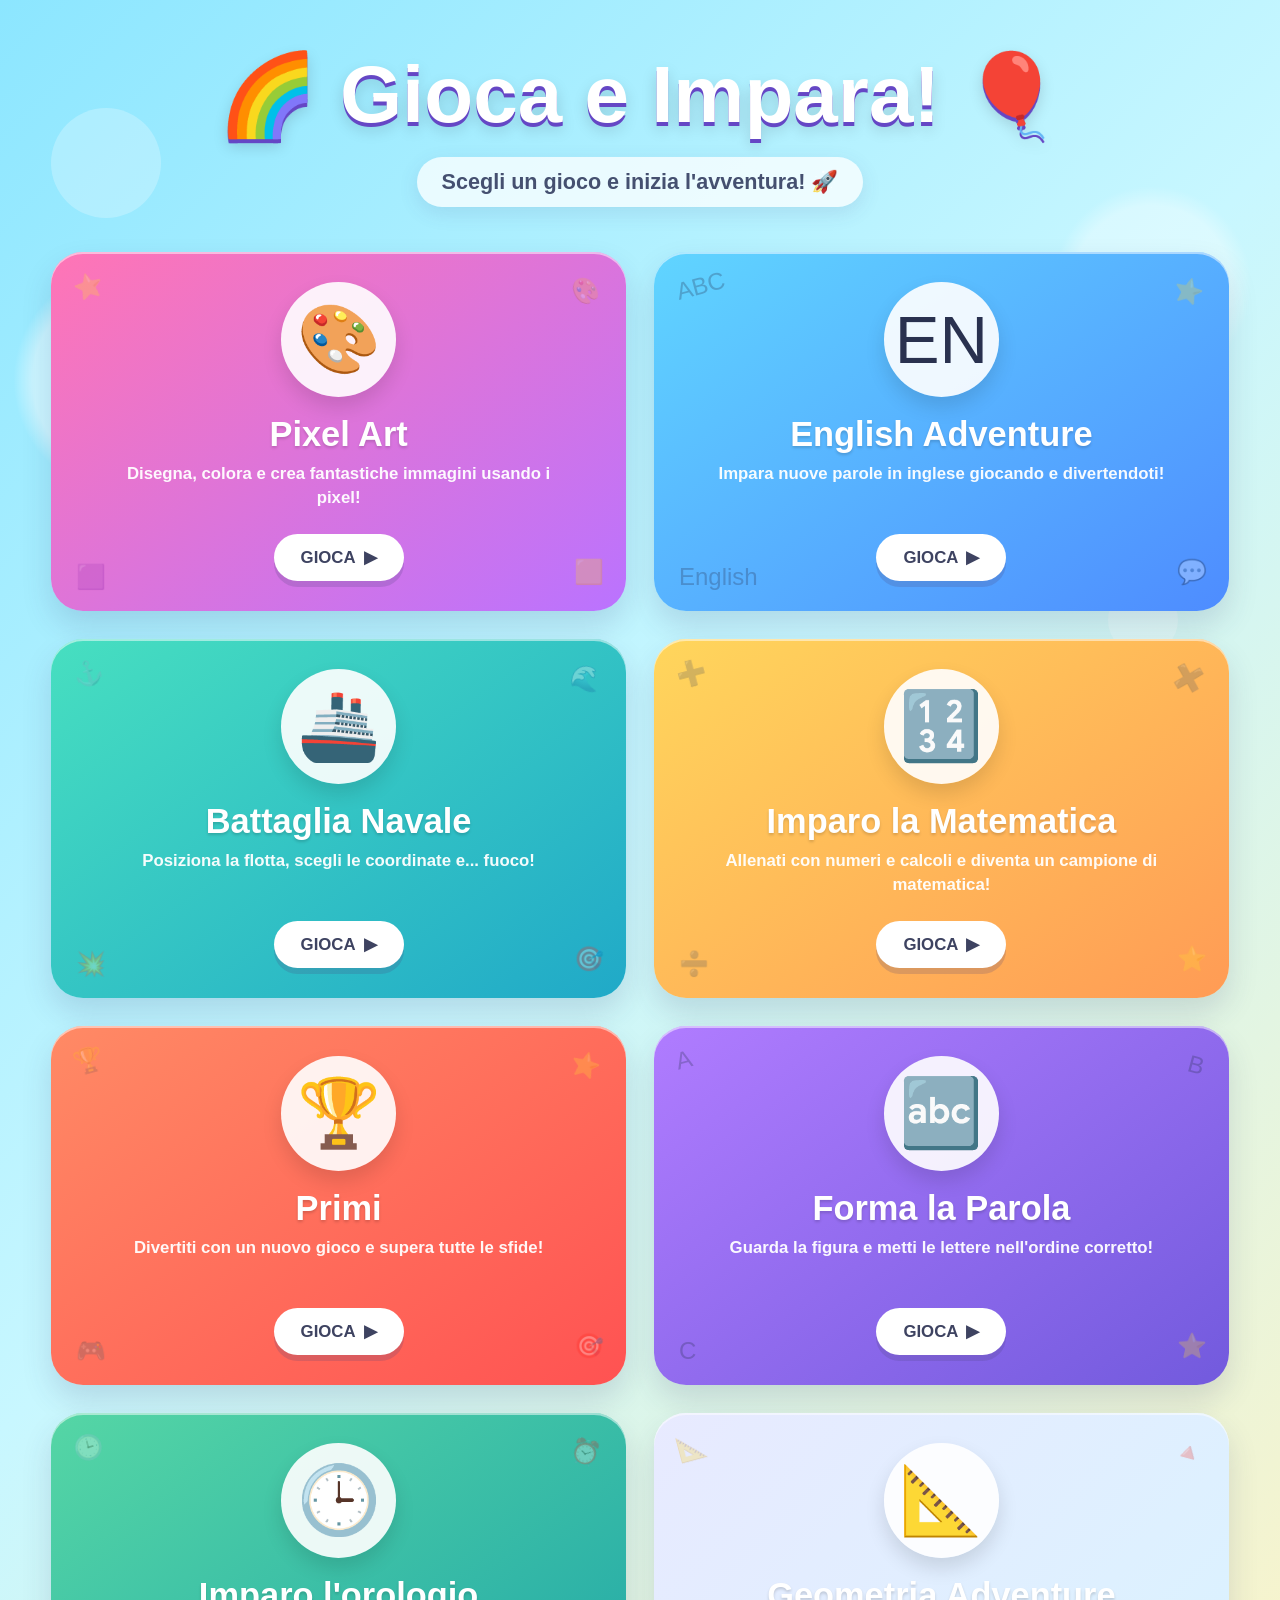
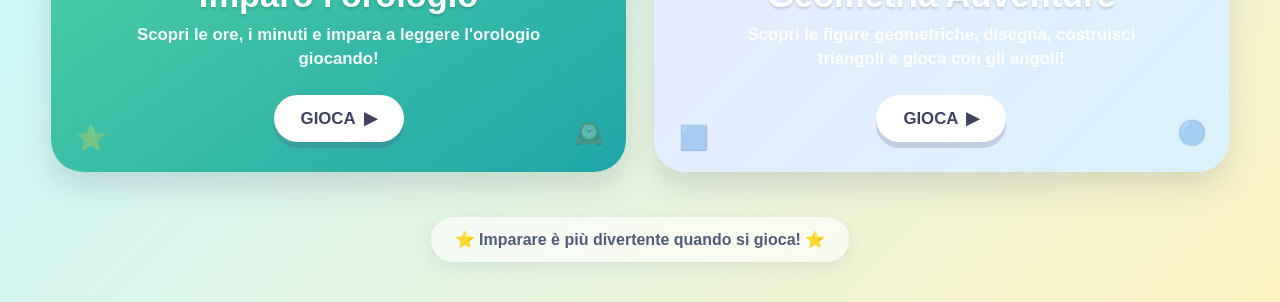
==== commit c510f0b1: "Add files via upload" ====
--- a/index.html
+++ b/index.html
@@ -253,6 +253,10 @@
 		}
 
         .orologio { background: linear-gradient(145deg, #55d6a5, #20a6a8); }
+
+        .geometria {
+    background: linear-gradient(135deg, #e8eaff, #d9f3ff);
+}
 
         /* Cerchio icona */
 
@@ -791,6 +795,41 @@
             </a>
         </article>
 
+<!-- GEOMETRIA -->
+
+<article class="app-card geometria">
+
+    <span class="card-decoration dec-1">📐</span>
+    <span class="card-decoration dec-2">🔺</span>
+    <span class="card-decoration dec-3">🟦</span>
+    <span class="card-decoration dec-4">🔵</span>
+
+    <div class="icon">
+        📐
+    </div>
+
+    <h2>Geometria Adventure</h2>
+
+    <p>
+        Scopri le figure geometriche, disegna,
+        costruisci triangoli e gioca con gli angoli!
+    </p>
+
+    <a
+        class="play-button"
+        href="./geometria-adventure/index.html"
+        target="_blank"
+        rel="noopener noreferrer">
+
+        GIOCA
+
+        <span class="arrow">▶</span>
+
+    </a>
+
+</article>
+
+
 </section>
 
 
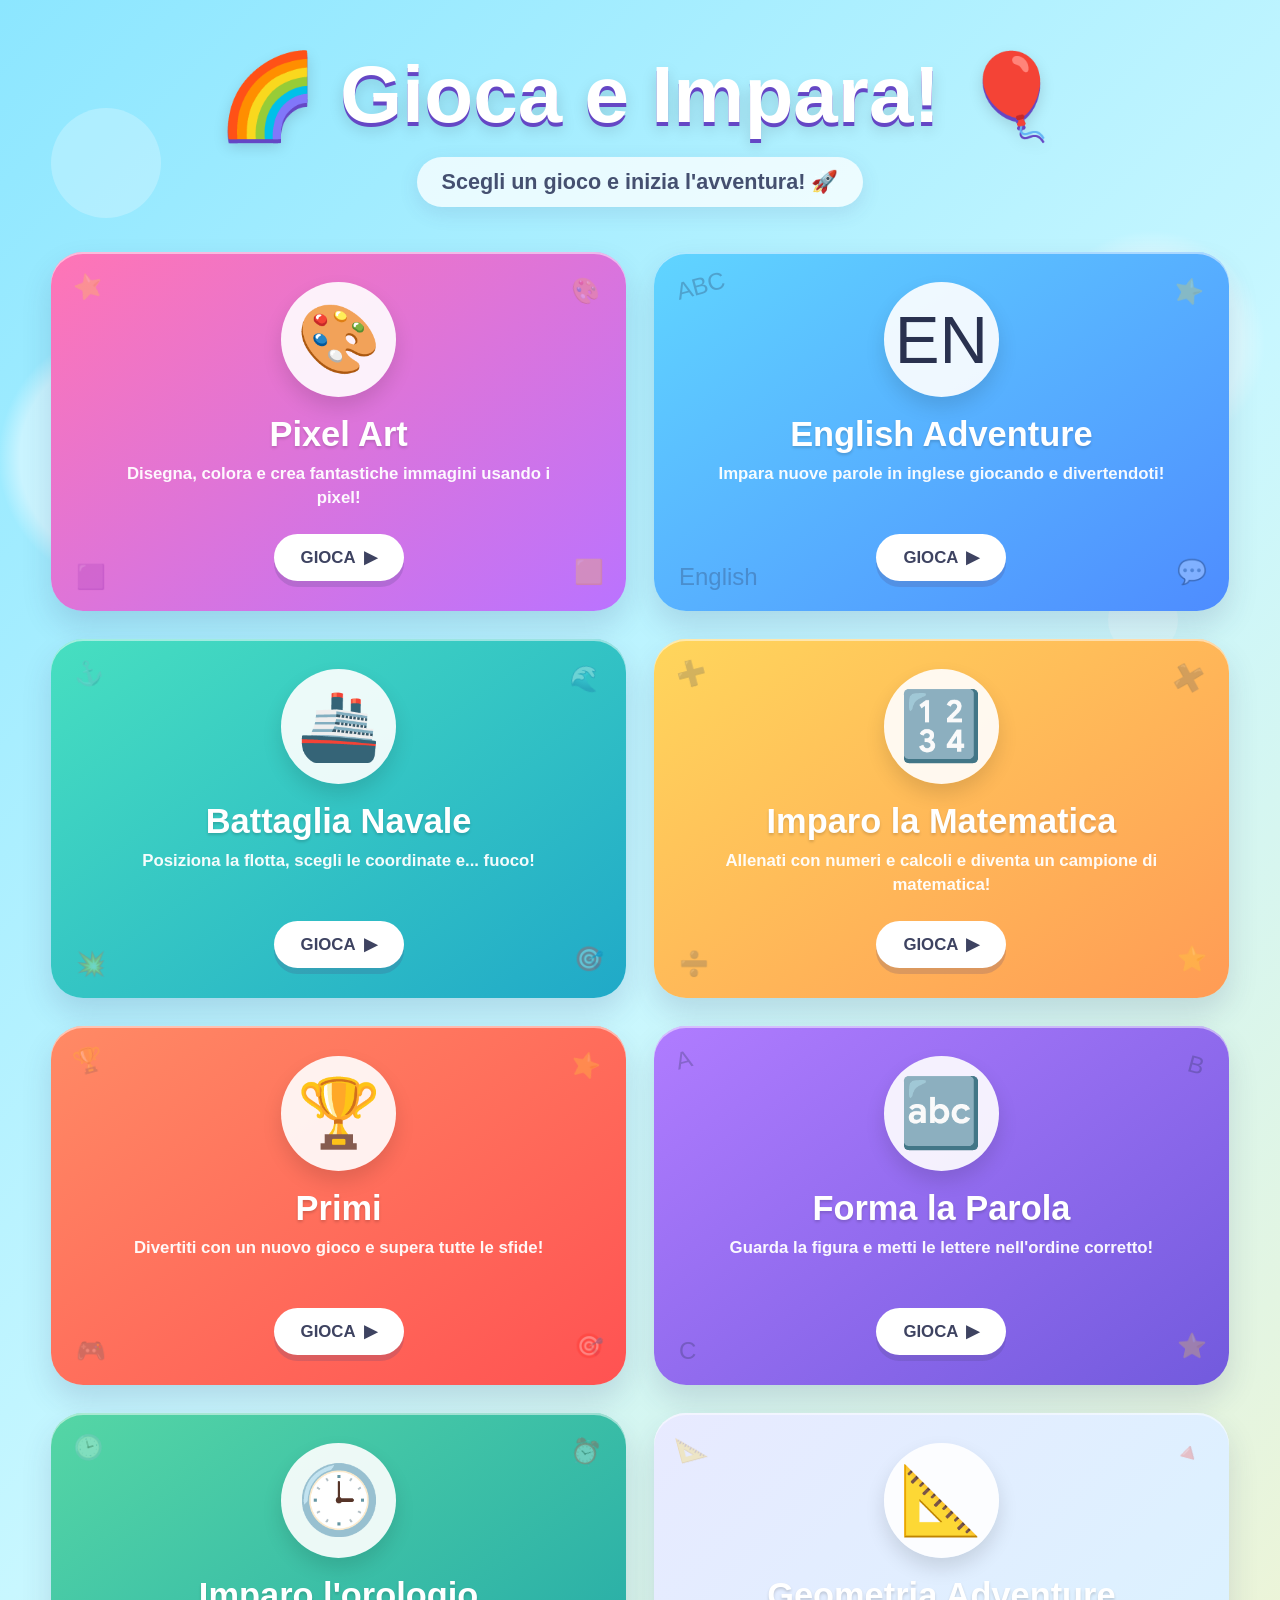
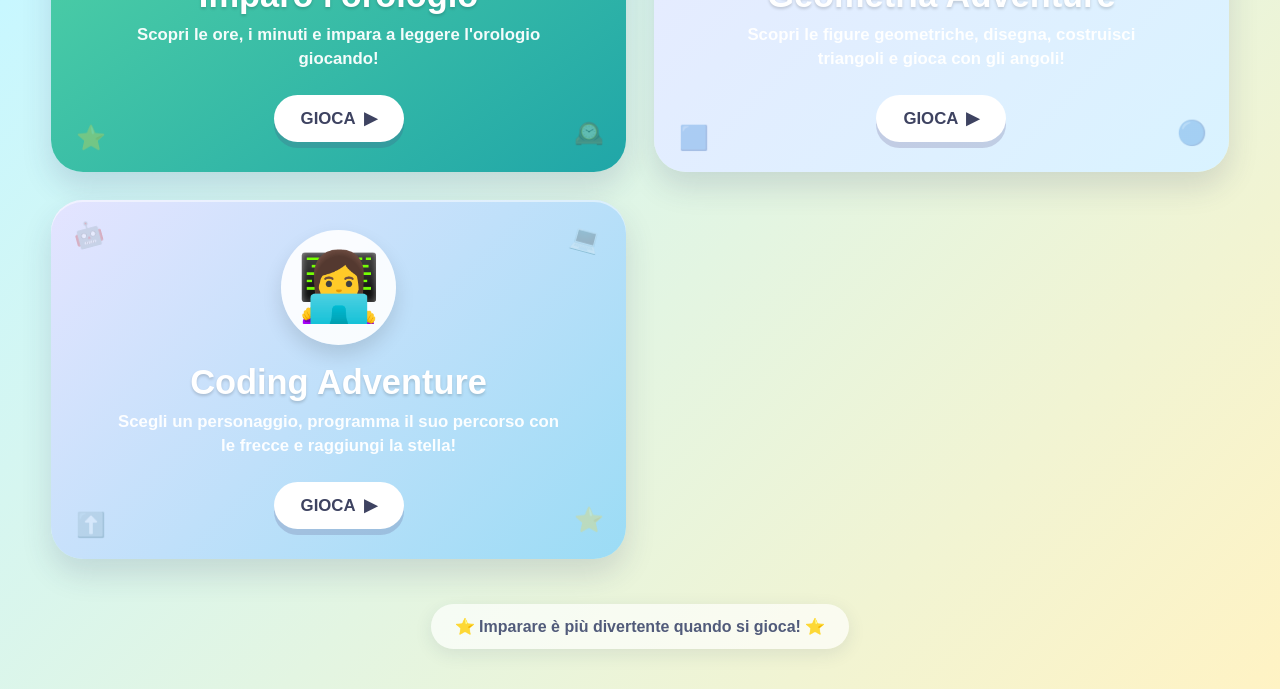
==== commit ffca2702: "Add files via upload" ====
--- a/index.html
+++ b/index.html
@@ -243,20 +243,28 @@
                 linear-gradient(145deg, #ffd65c, #ff9b55);
         }
         .primi {
-			background:
-				linear-gradient(145deg, #ff8a65, #ff5252);
+		background:
+		linear-gradient(145deg, #ff8a65, #ff5252);
 		}
 		
-		.parola {
-    background:
-        linear-gradient(145deg, #b07cff, #725add);
+	.parola {
+    		background:
+        	linear-gradient(145deg, #b07cff, #725add);
 		}
 
-        .orologio { background: linear-gradient(145deg, #55d6a5, #20a6a8); }
+        .orologio {
+		 background: 
+		linear-gradient(145deg, #55d6a5, #20a6a8); }
 
         .geometria {
-    background: linear-gradient(135deg, #e8eaff, #d9f3ff);
-}
+   		 background: 
+		linear-gradient(135deg, #e8eaff, #d9f3ff);
+		    }
+
+	.coding {
+    		background: 
+		linear-gradient(135deg, #e4e4ff, #9bdcf5);
+		}
 
         /* Cerchio icona */
 
@@ -829,6 +837,24 @@
 
 </article>
 
+<article class="app-card coding">
+    <span class="card-decoration dec-1">🤖</span>
+    <span class="card-decoration dec-2">💻</span>
+    <span class="card-decoration dec-3">⬆️</span>
+    <span class="card-decoration dec-4">⭐</span>
+    <div class="icon">👩‍💻</div>
+    <h2>Coding Adventure</h2>
+    <p>
+        Scegli un personaggio, programma il suo percorso
+        con le frecce e raggiungi la stella!
+    </p>
+    <a class="play-button"
+       href="./coding-adventure/index.html"
+       target="_blank"
+       rel="noopener noreferrer">
+        GIOCA <span class="arrow">▶</span>
+    </a>
+</article>
 
 </section>
 
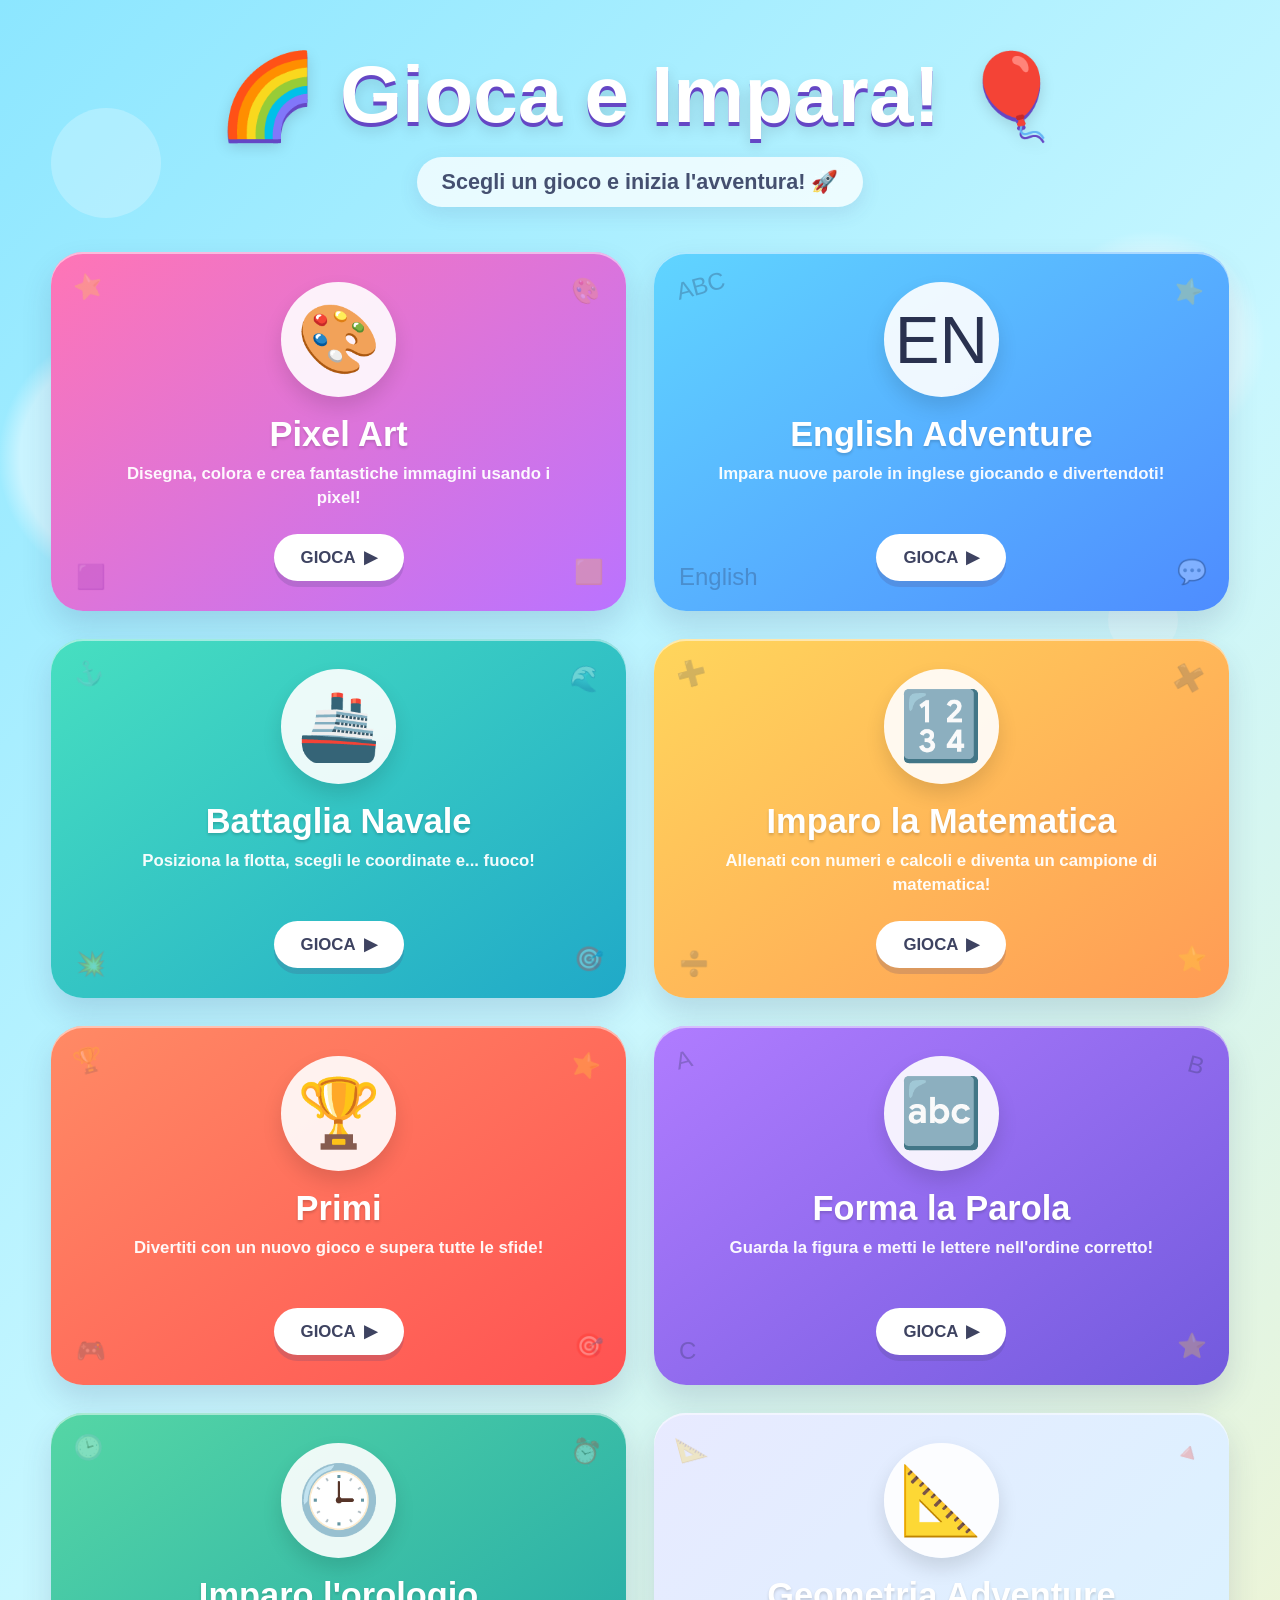
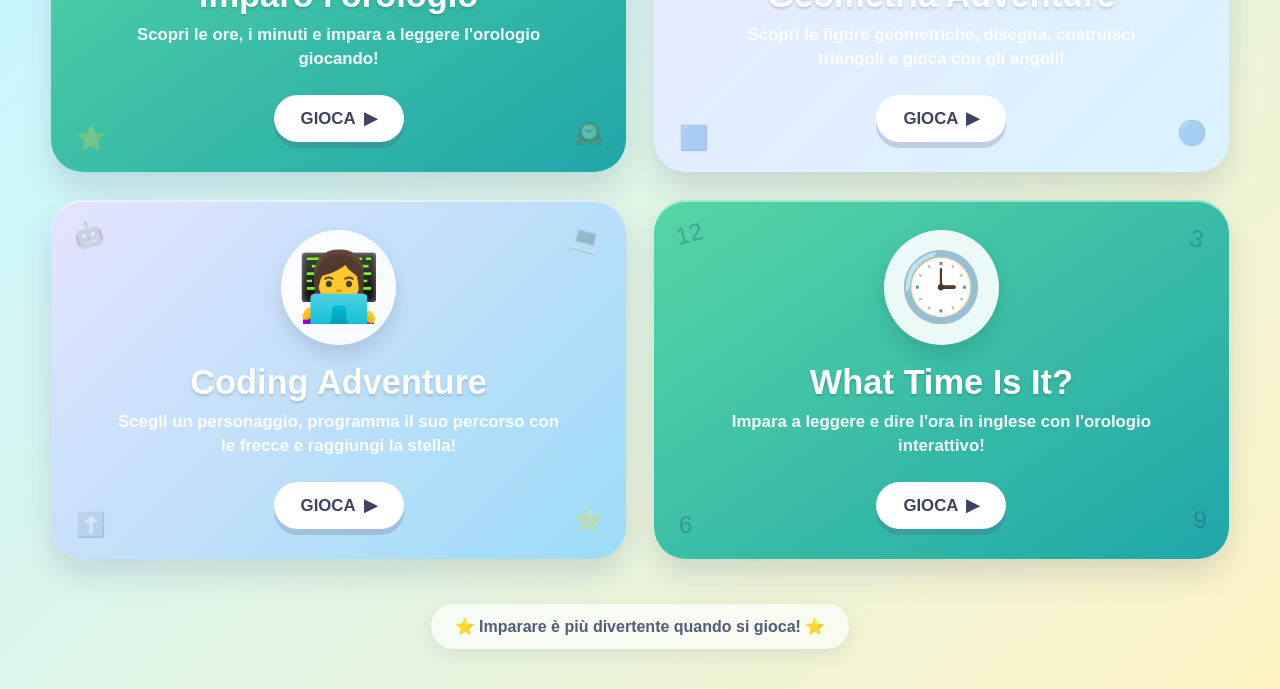
==== commit 4ad4974c: "Update index.html" ====
--- a/index.html
+++ b/index.html
@@ -856,6 +856,36 @@
     </a>
 </article>
 
+		<!-- OROLOGIO IN INGLESE -->
+<article class="app-card orologio">
+
+    <span class="card-decoration dec-1">12</span>
+    <span class="card-decoration dec-2">3</span>
+    <span class="card-decoration dec-3">6</span>
+    <span class="card-decoration dec-4">9</span>
+
+    <div class="icon">
+        🕒
+    </div>
+
+    <h2>What Time Is It?</h2>
+
+    <p>
+        Impara a leggere e dire l'ora in inglese
+        con l'orologio interattivo!
+    </p>
+
+    <a
+        class="play-button"
+        href="./orologio-inglese/index.html">
+
+        GIOCA
+
+        <span class="arrow">▶</span>
+
+    </a>
+
+</article>
 </section>
 
 
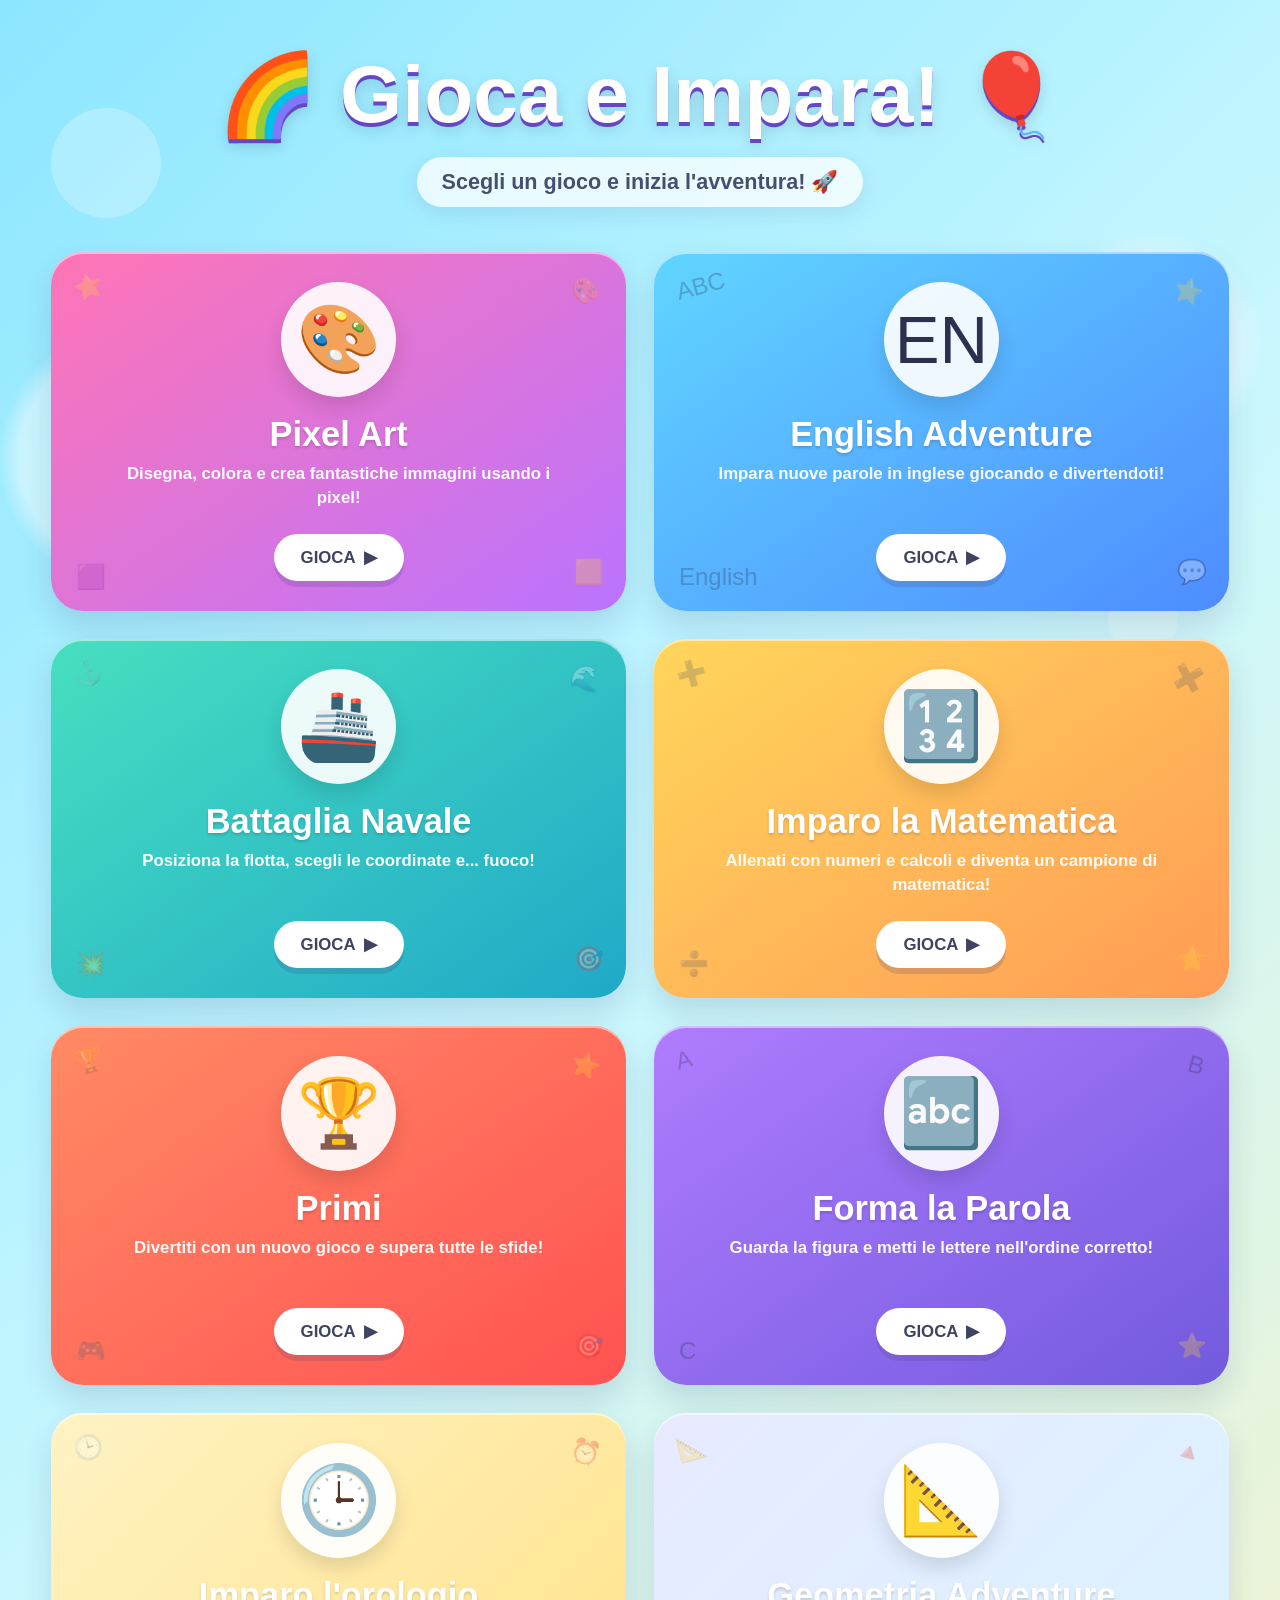
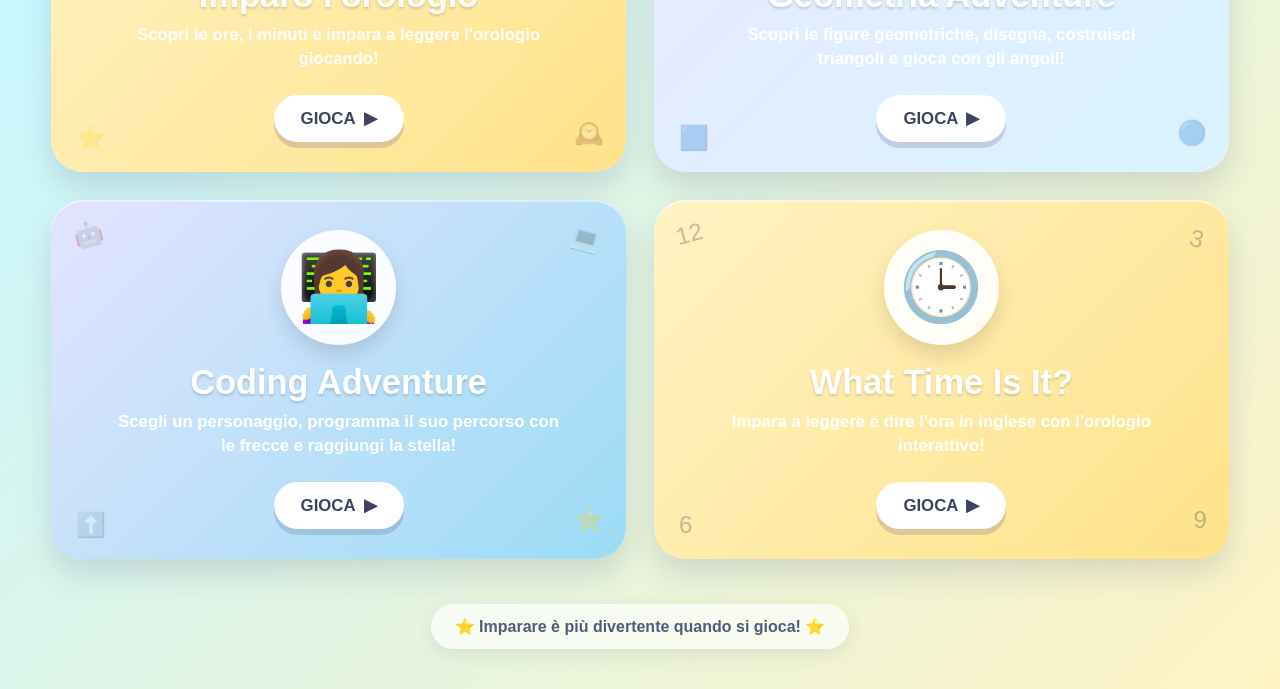
==== commit e2a5259e: "Add gradient background to orologio class" ====
--- a/index.html
+++ b/index.html
@@ -265,6 +265,10 @@
     		background: 
 		linear-gradient(135deg, #e4e4ff, #9bdcf5);
 		}
+	.orologio {
+		    background:
+        linear-gradient(135deg, #fff3c4, #ffe28a);
+}
 
         /* Cerchio icona */
 
